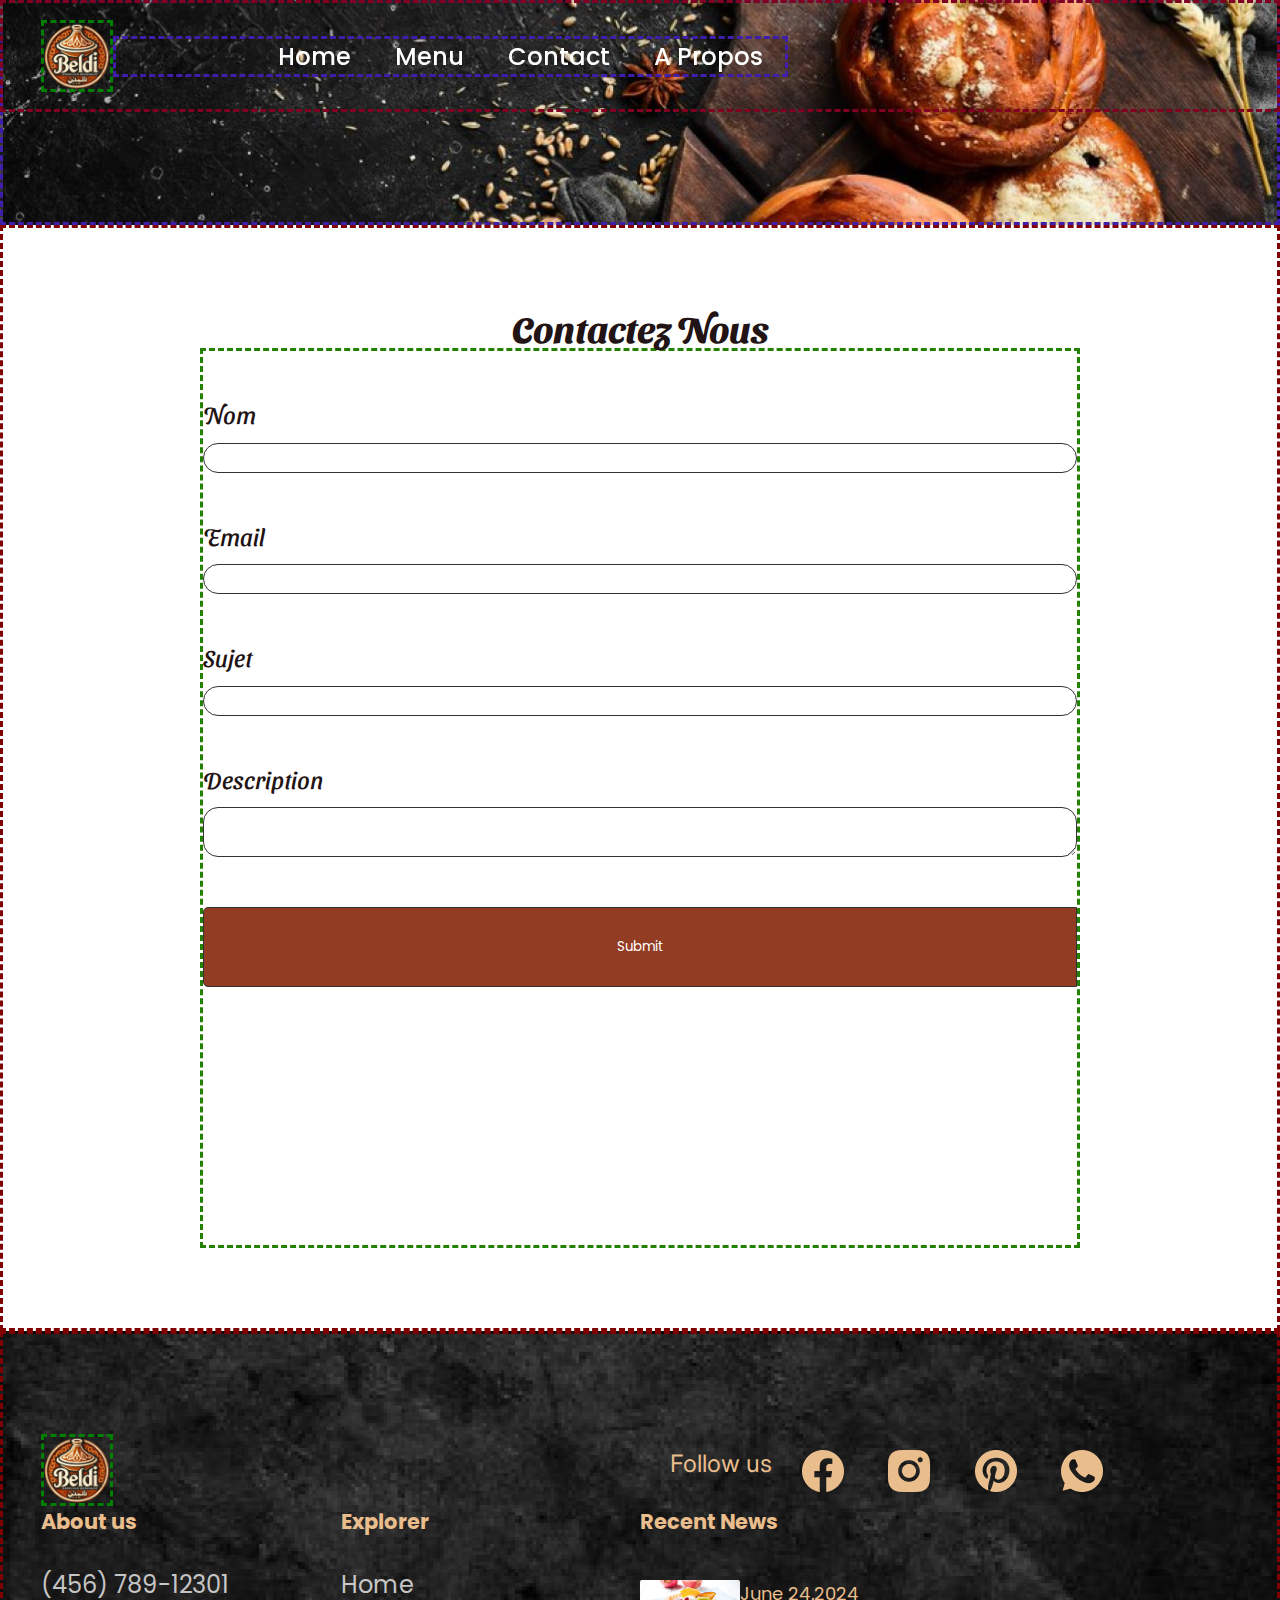
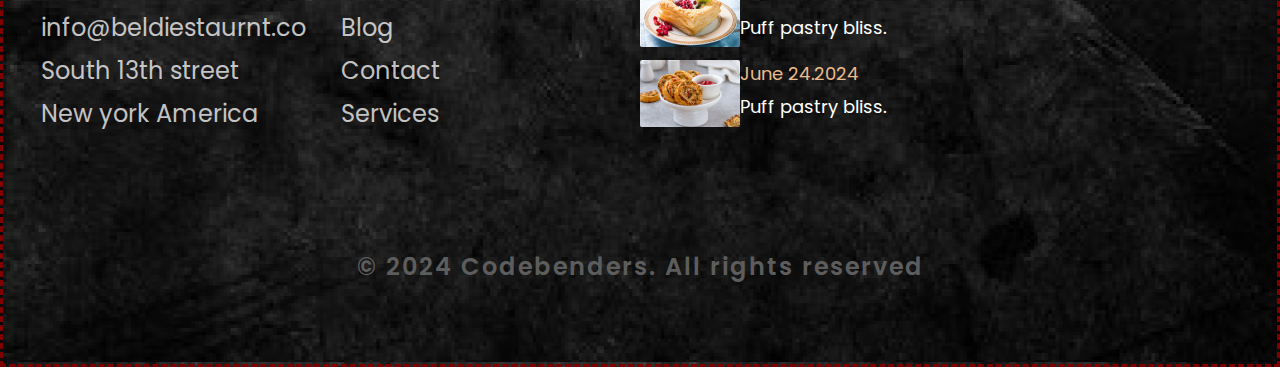
==== contact.html @ 22dd218c "contact fini" ====
<!DOCTYPE html>
<html>
  <head>
    <meta charset="utf-8" />
    <!-- SEO Ajout Meta description qui permet aux moteurs de recherche de comprendre de quoi parle al page , et egalement il peut inciter l user a acceder au site car la descripttion s affiche sous le titre -->
    <meta
      name="description"
      content="Voyages pas chers, offres irrésistibles !"
    />

    <meta name="viewport" content="width=device-width, initial-scale=1" />
    <title>beldi</title>
    <link rel="stylesheet" type="text/css" href="css/style.css" />

    <link
      rel="stylesheet"
      href="https://unpkg.com/boxicons@latest/css/boxicons.min.css"
    />

    <link rel="preconnect" href="https://fonts.googleapis.com" />
    <link rel="preconnect" href="https://fonts.gstatic.com" crossorigin />
    <link
      href="https://fonts.googleapis.com/css2?family=Paytone+One&family=Poppins:wght@100;200;300;400;500;600;700;800;900&display=swap"
      rel="stylesheet"
    />
    <link
      href="https://fonts.googleapis.com/css2?family=Sansita+Swashed:wght@400;500;600;700&display=swap"
      rel="stylesheet"
    />
    <link
      href="https://fonts.googleapis.com/css2?family=Inter:wght@100;200;300;400;500;600;700;800;900&display=swap"
      rel="stylesheet"
    />
  </head>
  <body>
    <!--header--->
    <header>
      <img class="logo" src="img/logo.png" alt="Logo" />
      <ul class="navbar">
        <li><a href="index.html" title="Return to the homepage">Home</a></li>
        <li><a href="menu.html" title="menu">Menu</a></li>
        <li><a href="contact.html" title="about us ">Contact</a></li>
        <li><a href="propos.html" title="contact us">A Propos</a></li>
      </ul>
    </header>
<!---  <img  classe="background-menu-small" src="img/background-menu.png" alt="">

--><section class="home2" id="home">
    <div class="home-text">
       
      </div>
    </section>

  <section >
  
        <div class="title">
          <h2>Contactez Nous</h2>
          <form class="formContact">
            <label  for="fname">Nom</label>
            <input type="text" id="fname" name="fname">
            <label for="lname">Email</label>
            <input type="text" id="lname" name="lname">
            <label for="lname">Sujet</label>
            <input type="text" id="lname" name="lname">
            <label for="lname">Description</label>
            <textarea  name="description"  ></textarea>		
            <input type="submit" value="Submit">
          </form>
           </div>
  
</section>
     



























    <!--footer--->
    <section id="sectionfooter">
      <div class="footer">
        <div class="footer1">
          <div class="footer1item">
            <img class="logo" src="img/logo.png" alt="Logo" />
          </div>
          <div class="footer1item">
			<a href="#" class="home-link">Follow us</a>
              <div class="social">
				<a href="#"><img class="iconS" src="img/s1.png" alt="Logo" /></a>
				<a href="#"><img class="iconS" src="img/s2.png" alt="Logo" /></a>
				<a href="#"><img class="iconS" src="img/s3.png" alt="Logo" /></a>
				<a href="#"><img class="iconS" src="img/s4.png" alt="Logo" /></a>
              </div>
           
          </div>
        </div>
        <div class="footer1">
          <div class="footer1item">
            <div class="footer1item">
                <div class="list">
					<h4>About us</h4>
					<ul>
					  <li><a href="#">(456) 789-12301</a></li>
					  <li><a href="#">info@beldiestaurnt.co</a></li>
					  <li><a href="#">South 13th street</a></li>
					  <li><a href="#">New york America</a></li>
					</ul>
				</div>
            </div>
            <div class="footer1item">
              <div class="list">
                <h4>Explorer</h4>
                <ul>
                  <li><a href="#">Home</a></li>
                  <li><a href="#">Blog</a></li>
                  <li><a href="#">Contact</a></li>
                  <li><a href="#">Services</a></li>
                </ul>
              </div>
            </div>
          </div>

		  <div class="row-items-start">

			<div class="list">
			  <h4>Recent News</h4>
			</div>

			<div class="footer1">

				<div class="footer2item">
					<img src="img/ft1.png" alt="">
				</div>
				<div class="footer1item">
					<p class="p-small-s-color">June 24.2024</p>
					<p class="p-small-B-color">Puff pastry bliss.</p>
				</div>
			</div>

			<div class="footer1">

				<div class="footer2item">
					<img src="img/ft2.png" alt="">
				</div>
				<div class="footer1item">
					<p class="p-small-s-color">June 24.2024</p>
					<p class="p-small-B-color">Puff pastry bliss.</p>
				</div>
			</div>

			
		</div>
        </div>
      </div>

      <div class="end-text">
        <p>© 2024 Codebenders. All rights reserved</p>
      </div>
    </section>

    <!--link to js--->
    <script type="text/javascript" src="js/script.js"></script>
  </body>
</html>
---- css/style.css ----
*{
	padding: 0;
	margin: 0;
	box-sizing: border-box;
	font-family: 'Poppins', sans-serif;
	text-decoration: none;
	list-style: none;
	scroll-behavior: smooth;
}
:root{
	--bg-color: #fff;
	--text-color: #221314;
	--second-color:#933C24;
	--thired-color:#E9BD8C ; 
	--fourthed-color : #5D5D5D ; 
	--main-color: #000000;
	--big-font: 6rem;
	--h2-font: 4rem;
	--h2-font-family : 'Sansita Swashed', cursive; 
	--font-family-second : 'Sansita Swashed', cursive; 
	--h2-font-color :var(--text-color);
	--p-font: 1.1rem;
}
body{
	background: var(--bg-color);
	color: var(--text-color);
}

header{
	position: fixed;
	top: 0;
	right: 0;
	width: 100%;
	z-index: 1000;
	display: flex;
	align-items: center;
   /* background-color: var(--main-color);*/
	/*padding: 30px 18%;*/ /**change */
	padding: 20px 10%;
	transition: ease .40s;
    border: medium dashed rgb(128, 0, 34);
}
.logo {
	height: 72px;
	width: 72px;
    border: medium dashed green;
}
.navbar{
	display: flex;
	padding-left: 140px;
    border: medium dashed rgb(63, 30, 172);
}
.navbar a{
	color: var(--bg-color);
	font-size: 24px;
	font-weight: 500;
	padding: 10px 22px;
	border-radius: 4px;
	transition: ease .40s;
}
.navbar a:hover{
	background-color:var(--thired-color);
	color: var(--text-color);
	box-shadow: 5px 10px 30px rgb(85 85 85 / 20%);
	border-radius: 4px;
}
#menu-icon{
	color: var(--bg-color);
	font-size: 35px;
	z-index: 10001;
	cursor: pointer;
	display: none;
}


/* s > second-color */
.p-small-s-color{
	color:var(--thired-color); 
	font-size: 18px;
}
/* s > second-color */
.p-small-B-color{
	color:var(--bg-color); 
	font-size: 18px;
}
.text-basic{
	font-size: 24px;
}

/*******************************************/
section{
	padding: 80px 10%;
    border: medium dashed rgb(128, 0, 2);
}
.home{
	position: relative;
	width: 100%;
	height: 100vh;
	background: url(../img/background.png);
	background-size: cover;
	background-position: center;
	display: grid;
	grid-template-columns: repeat(1, 1fr);
	align-items: center;
	border: medium dashed rgb(63, 30, 172);
}
.home2{
	position: relative;
	width: 100%;
	height: 25vh;
	background: url(../img/background.png);
	background-size: cover;
	background-position: center;
	display: grid;
	grid-template-columns: repeat(1, 1fr);
	align-items: center;
	border: medium dashed rgb(63, 30, 172);
}

.home-text h1{
	font-size: 74px;
	line-height: 1.2;
	color: var(--bg-color);
	font-family: 'Sansita Swashed', cursive;
    font-weight: 400; /* Regular *//**/
	letter-spacing: 4px;
	margin-bottom: 100px;
}

.home-text p{
	font-size: 24px;
	line-height: 1.2;
	color:var(--thired-color);
	font-weight: 600;  /* Semi Bold */
	font-family: 'Inter', sans-serif;/**/
	letter-spacing: 4px;
	margin-bottom: 10px;
}
.home-btn{
	display: inline-block;
	background:var(--second-color);
	color: var(--bg-color);
	font-family: 'Inter', sans-serif;/**/
	border-radius: 4px;
	padding: 10px 10px;
	font-size: 1rem;
	transition: ease .40s;
}
.home-text .home-btn {
	padding: 15px 30px;
	font-size: 24px;
	font-weight: 600;  /* Semi Bold */
     }

.home-btn:hover{
	background: var(--bg-color);
	transform: scale(1.1);
}


.home-link
{	display: inline-block;
	font-size: 24px;
	padding: 15px 30px;
	color:var(--thired-color);
	font-family: 'Inter', sans-serif;/**/
	border-radius: 4px;
	transition: ease .40s;}




header.sticky{
	background: var(--bg-color);
	/*padding: 10px 18%;*/
	box-shadow: rgba(33,35,38, 0.1) 0px 10px 10px -10px;
}
.sticky .logo{
	color: var(--text-color);
}
.sticky .navbar a{
	color: var(--text-color);
} 

.background-menu-small{
	width: 100%;
	background-size: cover;
}

.row-items{
	display: grid;
	grid-template-columns: repeat(auto-fit, minmax(250px, auto));
	grid-gap: 2rem;
	align-items: center;
	text-align: center;
	justify-content: space-around;
	margin-top: 5rem;
	border: medium dashed rgb(128, 0, 2);
}

.row-items-start{
	display: grid;
	grid-template-columns: repeat(auto-fit, minmax(250px, auto));
	align-items: start;
	text-align:start;
	justify-content: start;


}

/*************************************************    contenu menu  ***********************/




.container-box {
	height:410px ;
	width: 360px;
    background: url(../img/bgproduct.png);
    background-repeat: no-repeat; 
    background-size: cover; 
    border: 1px solid #f0eded;
    padding: 50px 10px;
    border-radius: 4px;
    transition: all 1s ease 0s;
    cursor: pointer;
}


.container-img img{
	height: 226px;
	width: 223px;
	padding: 15px;
	margin-bottom: 15px;
	cursor: pointer;
}


.flex-container {
    display: flex;
    flex-wrap: wrap;
	flex-direction: row;
    justify-content: space-between;
    align-content: space-between;  
	border: medium dashed rgb(128, 0, 2);
}

.flex-item {
    display: flex;
	color: #fff;
	font-size: 24;
	font-weight: 600;
	border: medium dashed rgb(36, 128, 0);
}



/***************************   nav bar 2   menu */

.second-navbar{
	display: flex;
	width: 100%;
    border: medium dashed rgb(63, 30, 172);
	justify-content: space-around;
	padding: 10px 10%;
}
.second-navbar a{
	color: var(--fourthed-color) ;
	font-size: 24px;
	font-weight: 500;
	/*padding: 10px 22px;*/

	transition: ease .40s;
}
.second-navbar a:hover{
	color: var(--text-color);
	box-shadow: 5px 10px 30px rgb(85 85 85 / 20%);
	border-radius: 4px;
}

.second-navbar ul li:first-child::after {
    content: " ";
    width: 60px;
    height: 5px;
    background-color: #933C24;
    display: block;
	justify-content: center;

}


.package-content{

	display: grid;
	grid-template-columns: repeat(auto-fit, minmax(200px, auto));
	grid-gap: 2rem;
	align-items: center;
	margin-top: 5rem;
	
}


.container-box p {
	font-size: 15px;
	color: var(--second-color);
	line-height: 2;
}
.container-box:hover{
	box-shadow: 5px 30px 56.1276px rgb(55 55 55 / 12%);
	border: 1px solid transparent;
	transform: translateY(-3px);
}
.center{
	text-align: center;
}
.title{
	text-align: center;
	line-height: 1.2;
	font-size: var(--h2-font);
	font-family: var(--h2-font-family);
	line-height: 1.1;
	color: var(--h2-font-color);
}
.title h2{

	font-size: var(--h2-font);
	font-family: var(--h2-font-family);
	line-height: 1.1;

}



.thum{
	position: relative;
	transition: all .3s cubic-bezier(.445,.05,.55,.95);
	will-change: filter;
	cursor: pointer;
}
.thum img{
	width: 100%;
	height: auto;
}
.thum h3{
	position: absolute;
	font-size: 30px;
	font-weight: 600;
	text-align: right;
	color: var(--bg-color);
	top: 36px;
	right: 40px;
}
.dest-content{
	display: flex;
	align-items: center;
	justify-content: space-around;
	padding-top: 24px;
}


.location p{
	font-size: 32px;
	font-weight: 600;
	margin-bottom: 8px;
}
.thum:hover{
	filter: brightness(100%) hue-rotate(45deg);
	transform: scale(1.04);
}

.destination-content{
	display: grid;
	grid-template-columns: repeat(auto-fit, minmax(340px, auto));
	grid-gap: 2rem;
	align-items: center;
	margin-top: 5rem;
}
.col-content, .blog-content{
	position: relative;
}
.col-content img, .blog-content img{
	width: 100%;
	height: 500px;
	object-fit: cover;
	border-radius: 15px;
	filter: brightness(80%);
	transition: all .3s cubic-bezier(.495,.05,.55,.95);
	will-change: filter;
}
.col-content h5{
	position: absolute;
	font-size: 22px;
	font-weight: 500;
	color: var(--bg-color);
	left: 15px;
	bottom: 60px;
}
.blog-content h5{
	position: absolute;
	font-size: 22px;
	font-weight: 500;
	color: var(--bg-color);
	left: 15px;
	bottom: 100px;
}

.col-content p, .blog-content p{
	position: absolute;
	font-size: 15px;
	color: var(--bg-color);
	left: 15px;
	bottom: 30px;
	letter-spacing: 2px;
}
.col-content img:hover{
	filter: brightness(100%) hue-rotate(45deg);
	transform: scale(1.04);
	cursor: pointer;
}
.blog-content img:hover{
	-webkit-filter: brightness(30%);
    -webkit-transition: all 1s ease;
    -moz-transition: all 1s ease;
    -o-transition: all 1s ease;
    -ms-transition: all 1s ease;
    transition: all 1s ease;
	cursor: pointer;
}
/********************************************************************/
.newsletter{
	display: flex;
	flex-wrap: wrap;
	align-items: center;
	justify-content: space-between;
	grid-gap: 3rem;
}
.news-text h2{
	font-size: var(--h2-font);
	margin-bottom: 5px;
}
.news-text p{
	font-size: var(--p-font);
	color: var(--second-color);
	line-height: 30px;
}
.newsletter form{
	max-width: 100%;
	width: 450px;
	position: relative;
}
.newsletter form input:first-child{
	display: inline-block;
	width: 100%;
	padding: 20px 150px 20px 30px;
	box-shadow: 5px 10px 30px rgb(85 85 85 / 20%);
	outline: none;
	border: none;
	border-radius: 15px;
}
.newsletter form input:last-child{
	display: inline-block;
	position: absolute;
	outline: none;
	border: none;
	padding: 14px 30px;
	border-radius: 15px;
	background: var(--main-color);
	color: var(--bg-color);
	top: 6px;
	right: 6px;
	cursor: pointer;
}

#sectionfooter{
	background: url(../img/footer.png);
}

/*********************** footer *****************/
.main{
	display: flex;
	flex-wrap: wrap;

}

.footer{
	padding: 20px 0;
	
	
}
.footer1{
	display: flex;
	flex-wrap: wrap;
	justify-content: start;

}
.footer1item{
	display: flex;
	width: 50%;
	flex-wrap: wrap;

	
}
.footer2item{
	display: flex;
	flex-wrap: wrap;

	
}
.list{
	width: 100%;

}
.list h4{
	font-size: 21px;
	color: var(--thired-color);
	margin-bottom: 30px;
	position: relative;
}

.list ul li:not(last-child) {
	margin-bottom: 8px;
}
.list ul li a{
	color: #fffdfdbf;
	font-size: var(--p-font);
	display: block;
	transition: .3s;
	font-size: 24px;
	font-weight: 400; 

}
.list ul li a:hover{
	color: var(--bg-color);
	transform: translateX(14px);
}
.social {
	display: flex;
	width: 50%;
	justify-content: space-between;
	align-items: center;
}
.social a{
	height: 40px;
	width: 40px;
	border-radius: 15px;
	transition: .3s;
	
}
.list .social a:hover{
	transform: scale(1.1);
}
.end-text{
	text-align: center;
	padding-top: 90px;
}
.end-text p{
	color: var(--fourthed-color) ;
	font-size: 24px;
	font-weight: 600;
	letter-spacing: 2px;
}

@media (max-width: 1400px){
	header{
		padding: 17px 3%;
		transition: .2s;
	}
	header.sticky{
		padding: 10px 3%;
		transition: .2s;
	}
	section{
		padding: 80px 3%;
		transition: .2s;
	}
	:root{
	  --big-font: 4.5rem;
	  --h2-font: 2.3rem;
	  --p-font: 1rem;
	  transition: .2s;
	}
}

@media (max-width: 1040px){
	#menu-icon{
		display: block;
	}
	.stick #menu-icon{
		color: var(--text-color);
	}
	.home{
		height: 88vh;
	}
	.navbar{
		position: absolute;
		top: 0;
		right: -100%;
		width: 270px;
		height: 120vh;
		background: #1067cc;
		display: flex;
		flex-direction: column;
		align-items: center;
		padding: 150px 30px;
		transition: 0.5s all;
	}
	.navbar a{
		display: block;
		margin: 1.2rem 0;
	}
	.sticky .navbar a{
		color: var(--bg-color);
	}
	.navbar a:hover{
		color: var(--text-color);
	}
	.open{
		right: 0;
	}
	.list{
		width: 50%;
		margin-bottom: 12px;
	}
}

@media (max-width: 575px){
	.list{
		width: 100%;
	}
	.newsletter form{
		width: 350px;
	}
	:root{
	  --big-font: 3.8rem;
	  --h2-font: 1.8rem;
	  transition: .2s;
	}
	.text{
		text-align: center;
		
	}
	.home{
		height: 85vh;
		transition: .2s;
	}
}
/************************************************************   Modification ***********************************/



/*  formulaire */ 
.formContact {
    display: flex; 
    flex-direction: column; 
    align-items: stretch; 
    justify-content: start; 
    height: 100vh; 
	width: 880px;
	border: medium dashed rgb(36, 128, 0);
	margin :  0 auto ; 
	
}


.formContact  input , textarea{
	display: inline-block;
	width: 100%;
	padding: 4px  4px ;
	border: 1px solid #333;
	border-radius: 15px;
}



.formContact  label{
   font-family:var(--font-family-second);
   font-size: 24px;
   text-align: start;
   margin-top: 50px;
   margin-bottom:15px ;
}


.formContact  input:last-child{
	height: 80px;
	margin-top: 50px;
	border-radius: 5px 0px 0px 5px;
	background: var(--second-color);
	color: var(--bg-color);
	cursor: pointer;
	font-size: "inter";
	font-weight: 400;
}



/************************************** article *****************************/
.checklist li {
    color:var(--second-color); 
    margin-bottom: 10px;
}


.separator {
    width: 5cm; 
    height: 6px; 
    background-color: var(--second-color); 
    border: none;
	margin: 20px auto;
	
}

.package {
    margin-top: 40px; 
}


.star-rating {
    /*display: inline-block;*/
    margin-top: 10px;
}

.star {
    font-size: 30px;
    color: lightgray; 
}

.star.filled {
    color: gold; 
}
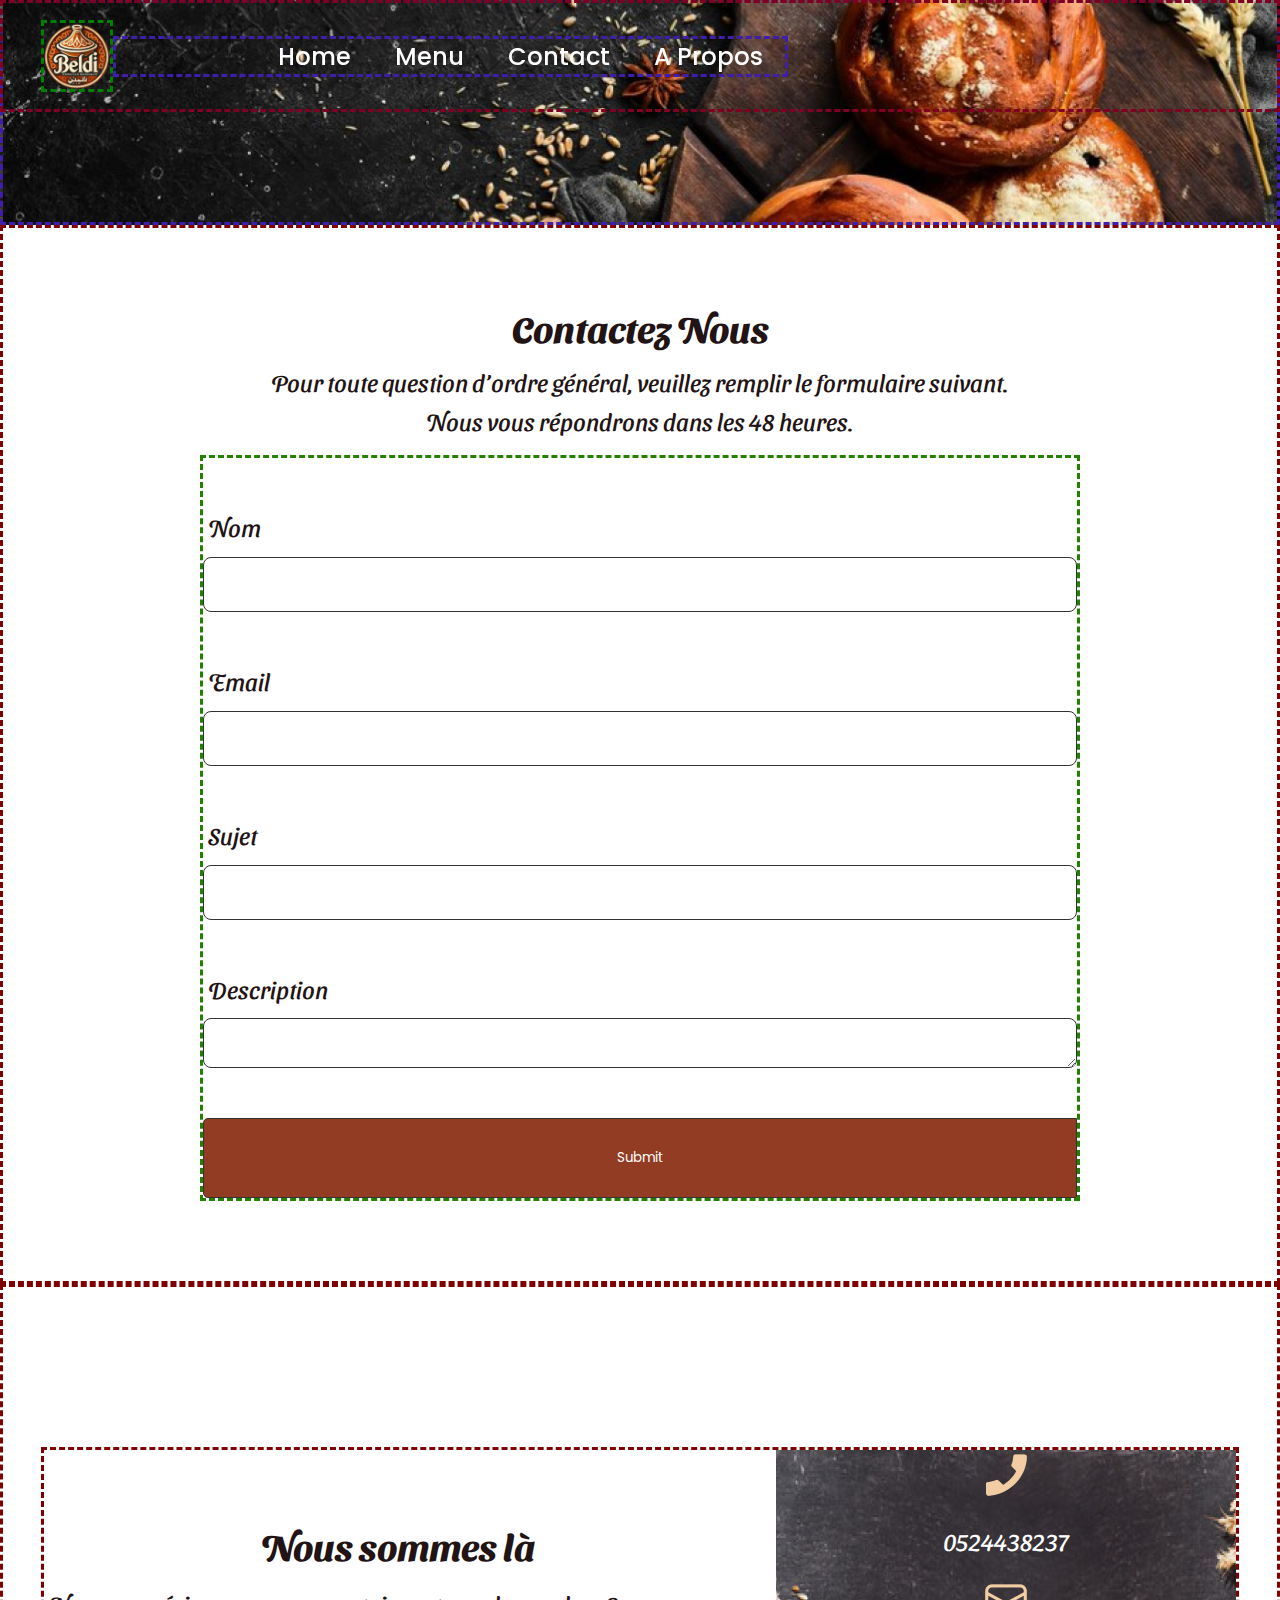
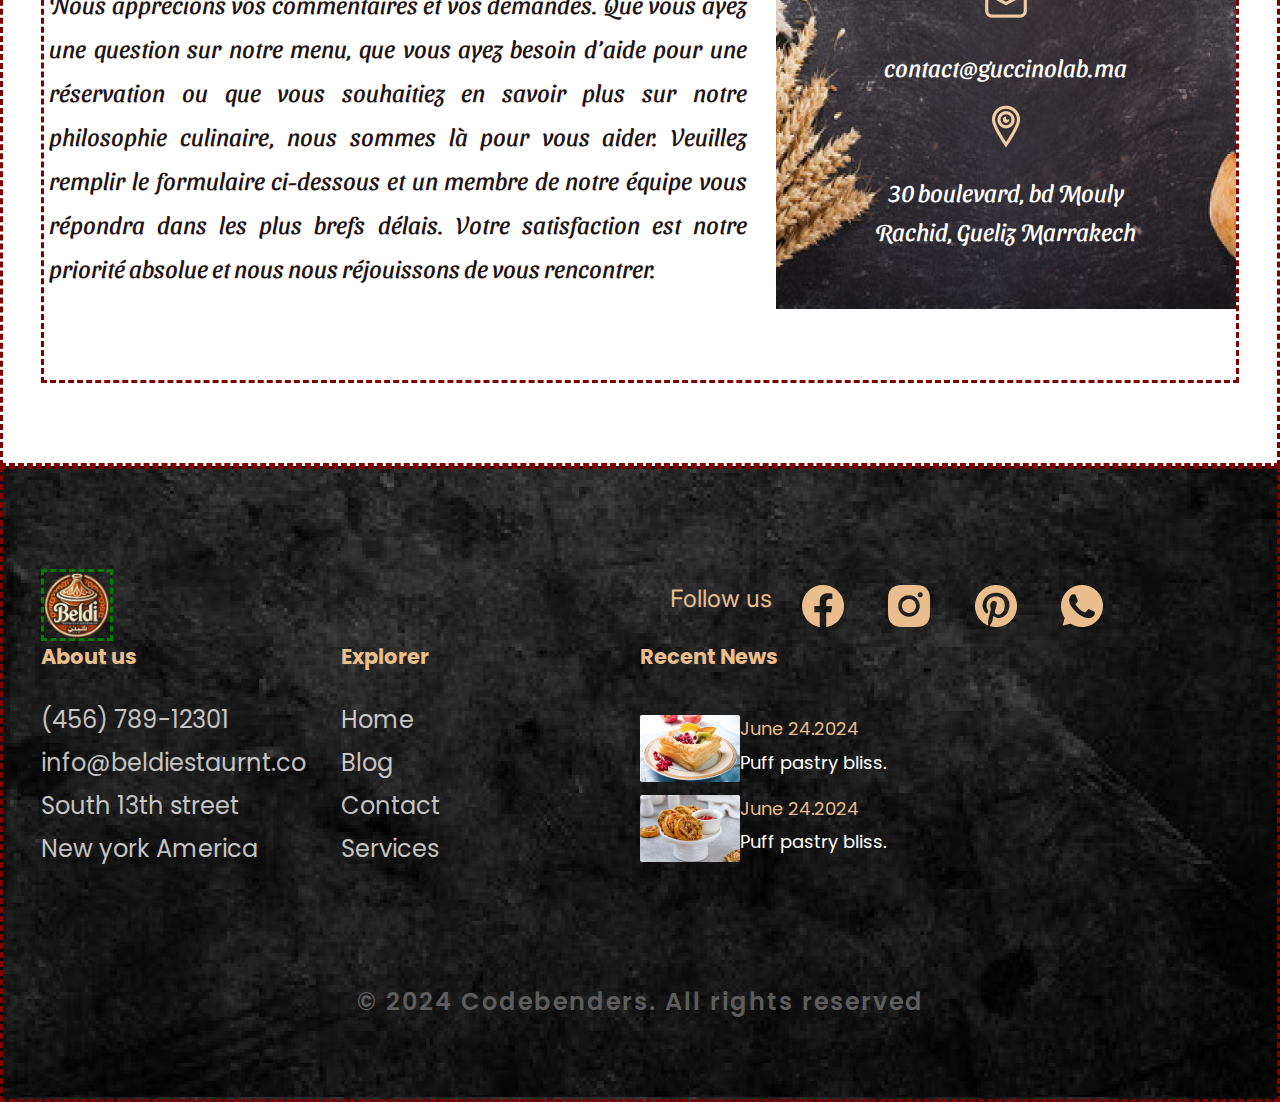
==== commit 5199f339: "propos menu fini" ====
--- a/contact.html
+++ b/contact.html
@@ -43,59 +43,65 @@
         <li><a href="propos.html" title="contact us">A Propos</a></li>
       </ul>
     </header>
-<!---  <img  classe="background-menu-small" src="img/background-menu.png" alt="">
+    <!---  <img  classe="background-menu-small" src="img/background-menu.png" alt="">
 
---><section class="home2" id="home">
-    <div class="home-text">
+-->
+    <section class="home2" id="home">
+      <div class="home-text"></div>
+    </section>
+
+    <section>
+      <div class="title">
+        <h2>Contactez Nous</h2>
+        <p class="text-basic-center">
+          Pour toute question d’ordre général, veuillez remplir le formulaire
+          suivant.
+          <br />
+          Nous vous répondrons dans les 48 heures.
+        </p>
+        <form class="formContact">
+          <label for="fname">Nom</label>
+          <input type="text" id="fname" name="fname" />
+          <label for="lname">Email</label>
+          <input type="text" id="lname" name="lname" />
+          <label for="lname">Sujet</label>
+          <input type="text" id="lname" name="lname" />
+          <label for="lname">Description</label>
+          <textarea name="description"></textarea>
+          <input type="submit" value="Submit" />
+        </form>
+      </div>
+    </section>
+    <section>
+      <div class="row-items">
+      
+          <div class="title">
+            <h2>Nous sommes là</h2>
+            <p class="text-basic-justify">
+              Nous apprécions vos commentaires et vos demandes. Que vous ayez
+              une question sur notre menu, que vous ayez besoin d’aide pour une
+              réservation ou que vous souhaitiez en savoir plus sur notre
+              philosophie culinaire, nous sommes là pour vous aider. Veuillez
+              remplir le formulaire ci-dessous et un membre de notre équipe vous
+              répondra dans les plus brefs délais. Votre satisfaction est notre
+              priorité absolue et nous nous réjouissons de vous rencontrer.
+            </p>
+          </div>
+
+          <div class="container-img-bkg">
+                 <img src="img/Phone.png" alt="">
+                 <p class="text-basic-center">0524438237</p>
+                 <img src="img/Envelope.png" alt="">
+                 <p  class="text-basic-center">contact@guccinolab.ma</p>
+                 <img src="img/Visit.png" alt="">
+                 <p  class="text-basic-center">30 boulevard, bd Mouly
+                  <br>Rachid, Gueliz Marrakech
+                 </p>
+
+          </div>
        
       </div>
     </section>
-
-  <section >
-  
-        <div class="title">
-          <h2>Contactez Nous</h2>
-          <form class="formContact">
-            <label  for="fname">Nom</label>
-            <input type="text" id="fname" name="fname">
-            <label for="lname">Email</label>
-            <input type="text" id="lname" name="lname">
-            <label for="lname">Sujet</label>
-            <input type="text" id="lname" name="lname">
-            <label for="lname">Description</label>
-            <textarea  name="description"  ></textarea>		
-            <input type="submit" value="Submit">
-          </form>
-           </div>
-  
-</section>
-     
-
-
-
-
-
-
-
-
-
-
-
-
-
-
-
-
-
-
-
-
-
-
-
-
-
-
 
     <!--footer--->
     <section id="sectionfooter">
@@ -105,28 +111,27 @@
             <img class="logo" src="img/logo.png" alt="Logo" />
           </div>
           <div class="footer1item">
-			<a href="#" class="home-link">Follow us</a>
-              <div class="social">
-				<a href="#"><img class="iconS" src="img/s1.png" alt="Logo" /></a>
-				<a href="#"><img class="iconS" src="img/s2.png" alt="Logo" /></a>
-				<a href="#"><img class="iconS" src="img/s3.png" alt="Logo" /></a>
-				<a href="#"><img class="iconS" src="img/s4.png" alt="Logo" /></a>
-              </div>
-           
+            <a href="#" class="home-link">Follow us</a>
+            <div class="social">
+              <a href="#"><img class="iconS" src="img/s1.png" alt="Logo" /></a>
+              <a href="#"><img class="iconS" src="img/s2.png" alt="Logo" /></a>
+              <a href="#"><img class="iconS" src="img/s3.png" alt="Logo" /></a>
+              <a href="#"><img class="iconS" src="img/s4.png" alt="Logo" /></a>
+            </div>
           </div>
         </div>
         <div class="footer1">
           <div class="footer1item">
             <div class="footer1item">
-                <div class="list">
-					<h4>About us</h4>
-					<ul>
-					  <li><a href="#">(456) 789-12301</a></li>
-					  <li><a href="#">info@beldiestaurnt.co</a></li>
-					  <li><a href="#">South 13th street</a></li>
-					  <li><a href="#">New york America</a></li>
-					</ul>
-				</div>
+              <div class="list">
+                <h4>About us</h4>
+                <ul>
+                  <li><a href="#">(456) 789-12301</a></li>
+                  <li><a href="#">info@beldiestaurnt.co</a></li>
+                  <li><a href="#">South 13th street</a></li>
+                  <li><a href="#">New york America</a></li>
+                </ul>
+              </div>
             </div>
             <div class="footer1item">
               <div class="list">
@@ -141,36 +146,31 @@
             </div>
           </div>
 
-		  <div class="row-items-start">
+          <div class="row-items-start">
+            <div class="list">
+              <h4>Recent News</h4>
+            </div>
 
-			<div class="list">
-			  <h4>Recent News</h4>
-			</div>
+            <div class="footer1">
+              <div class="footer2item">
+                <img src="img/ft1.png" alt="" />
+              </div>
+              <div class="footer1item">
+                <p class="p-small-s-color">June 24.2024</p>
+                <p class="p-small-B-color">Puff pastry bliss.</p>
+              </div>
+            </div>
 
-			<div class="footer1">
-
-				<div class="footer2item">
-					<img src="img/ft1.png" alt="">
-				</div>
-				<div class="footer1item">
-					<p class="p-small-s-color">June 24.2024</p>
-					<p class="p-small-B-color">Puff pastry bliss.</p>
-				</div>
-			</div>
-
-			<div class="footer1">
-
-				<div class="footer2item">
-					<img src="img/ft2.png" alt="">
-				</div>
-				<div class="footer1item">
-					<p class="p-small-s-color">June 24.2024</p>
-					<p class="p-small-B-color">Puff pastry bliss.</p>
-				</div>
-			</div>
-
-			
-		</div>
+            <div class="footer1">
+              <div class="footer2item">
+                <img src="img/ft2.png" alt="" />
+              </div>
+              <div class="footer1item">
+                <p class="p-small-s-color">June 24.2024</p>
+                <p class="p-small-B-color">Puff pastry bliss.</p>
+              </div>
+            </div>
+          </div>
         </div>
       </div>
 
--- a/css/style.css
+++ b/css/style.css
@@ -34,8 +34,6 @@
 	z-index: 1000;
 	display: flex;
 	align-items: center;
-   /* background-color: var(--main-color);*/
-	/*padding: 30px 18%;*/ /**change */
 	padding: 20px 10%;
 	transition: ease .40s;
     border: medium dashed rgb(128, 0, 34);
@@ -83,8 +81,24 @@
 	color:var(--bg-color); 
 	font-size: 18px;
 }
-.text-basic{
-	font-size: 24px;
+.text-basic-center{
+	font-family:var(--font-family-second);
+	font-size: 24px;
+	text-align: center;
+	margin-top: 10px;
+	margin-bottom:10px ;
+	padding: 5px;
+	line-height: 1.6;
+}
+.text-basic-justify{
+	font-family:var(--font-family-second);
+	font-size: 24px;
+	margin-top: 10px;
+	margin-bottom:10px ;
+	padding: 5px 5px;
+	line-height: 44px;
+    text-align: justify;
+	font-weight: normal;
 }
 
 /*******************************************/
@@ -187,16 +201,63 @@
 	background-size: cover;
 }
 
+
+
+h1{
+	font-size: 74px;
+	line-height: 1.2;
+	font-family: 'Sansita Swashed', cursive;
+    font-weight: 400; /* Regular *//**/
+	letter-spacing: 4px;
+	margin-bottom: 100px;
+
+
+}
+
+
+h2 {
+	text-align: center;
+	line-height: 1.2;
+	font-size: var(--h2-font);
+	font-family: var(--h2-font-family);
+	color: var(--h2-font-color);
+}
+
+
+
+
+
 .row-items{
 	display: grid;
 	grid-template-columns: repeat(auto-fit, minmax(250px, auto));
-	grid-gap: 2rem;
+	grid-gap: 1.5rem;
 	align-items: center;
 	text-align: center;
-	justify-content: space-around;
+	justify-content: center;
 	margin-top: 5rem;
 	border: medium dashed rgb(128, 0, 2);
-}
+	
+}
+
+.photo-grid {
+    display: grid;
+    grid-template-columns: repeat(3, 1fr); /* 3 colonnes fixes */
+    grid-gap: 10px; /* Espace entre les images */
+	
+	
+  
+}
+
+.photo-grid img {
+    width: 100; /* Les images prennent toute la largeur de leur cellule */
+    height: auto; /* Conserve les proportions des images */
+    object-fit: cover; /* Assure que l'image remplit bien sa cellule sans être déformée */
+	position: relative; /* Position relative pour permettre le déplacement avec margin */
+    margin-top: -10px;
+	border: medium dashed rgb(128, 0, 2);
+}
+
+
 
 .row-items-start{
 	display: grid;
@@ -209,6 +270,28 @@
 }
 
 /*************************************************    contenu menu  ***********************/
+.container {
+	display: flex;
+	align-items: start;          /* Centre verticalement */
+	justify-content: space-between; /* Laisse de l'espace entre le texte et l'image */
+	padding: 20px;
+	gap: 20px;                    /* Espace entre le texte et l'image */
+	border: medium dashed rgb(30, 0, 128);
+ 
+}
+
+.container img {
+	width: 50%;                   /* L'image occupe 50% de la largeur */
+	height: 700px;                 /* L'image occupe 90% de la hauteur de l'écran */
+	object-fit: contain;             /* Assure que l'image remplit bien son espace sans être déformée */
+}
+.container .text {
+	width: 50%;                   /* Le texte occupe 50% de la largeur */
+	padding: 0 20px;
+	text-align: center;             /* Aligne le texte à gauche */
+}
+
+
 
 
 
@@ -226,17 +309,28 @@
     cursor: pointer;
 }
 
-
 .container-img img{
-	height: 226px;
+	/*height: 226px;
 	width: 223px;
 	padding: 15px;
-	margin-bottom: 15px;
+	margin-bottom: 15px;*/
 	cursor: pointer;
 }
 
 
-.flex-container {
+
+.container-img-bkg{
+	display: block;
+	justify-content: center;
+	align-items: center ;
+	background: url(../img/board.png);
+	height: 530px;
+	width: 460px;
+	color : var(--bg-color)
+
+}
+
+.flex-container-row {
     display: flex;
     flex-wrap: wrap;
 	flex-direction: row;
@@ -292,7 +386,7 @@
 .package-content{
 
 	display: grid;
-	grid-template-columns: repeat(auto-fit, minmax(200px, auto));
+	grid-template-columns: repeat(3, 1fr);
 	grid-gap: 2rem;
 	align-items: center;
 	margin-top: 5rem;
@@ -318,7 +412,6 @@
 	line-height: 1.2;
 	font-size: var(--h2-font);
 	font-family: var(--h2-font-family);
-	line-height: 1.1;
 	color: var(--h2-font-color);
 }
 .title h2{
@@ -375,101 +468,16 @@
 	align-items: center;
 	margin-top: 5rem;
 }
-.col-content, .blog-content{
-	position: relative;
-}
-.col-content img, .blog-content img{
-	width: 100%;
-	height: 500px;
-	object-fit: cover;
-	border-radius: 15px;
-	filter: brightness(80%);
-	transition: all .3s cubic-bezier(.495,.05,.55,.95);
-	will-change: filter;
-}
-.col-content h5{
-	position: absolute;
-	font-size: 22px;
-	font-weight: 500;
-	color: var(--bg-color);
-	left: 15px;
-	bottom: 60px;
-}
-.blog-content h5{
-	position: absolute;
-	font-size: 22px;
-	font-weight: 500;
-	color: var(--bg-color);
-	left: 15px;
-	bottom: 100px;
-}
-
-.col-content p, .blog-content p{
-	position: absolute;
-	font-size: 15px;
-	color: var(--bg-color);
-	left: 15px;
-	bottom: 30px;
-	letter-spacing: 2px;
-}
+
+
+
+
 .col-content img:hover{
 	filter: brightness(100%) hue-rotate(45deg);
 	transform: scale(1.04);
 	cursor: pointer;
 }
-.blog-content img:hover{
-	-webkit-filter: brightness(30%);
-    -webkit-transition: all 1s ease;
-    -moz-transition: all 1s ease;
-    -o-transition: all 1s ease;
-    -ms-transition: all 1s ease;
-    transition: all 1s ease;
-	cursor: pointer;
-}
-/********************************************************************/
-.newsletter{
-	display: flex;
-	flex-wrap: wrap;
-	align-items: center;
-	justify-content: space-between;
-	grid-gap: 3rem;
-}
-.news-text h2{
-	font-size: var(--h2-font);
-	margin-bottom: 5px;
-}
-.news-text p{
-	font-size: var(--p-font);
-	color: var(--second-color);
-	line-height: 30px;
-}
-.newsletter form{
-	max-width: 100%;
-	width: 450px;
-	position: relative;
-}
-.newsletter form input:first-child{
-	display: inline-block;
-	width: 100%;
-	padding: 20px 150px 20px 30px;
-	box-shadow: 5px 10px 30px rgb(85 85 85 / 20%);
-	outline: none;
-	border: none;
-	border-radius: 15px;
-}
-.newsletter form input:last-child{
-	display: inline-block;
-	position: absolute;
-	outline: none;
-	border: none;
-	padding: 14px 30px;
-	border-radius: 15px;
-	background: var(--main-color);
-	color: var(--bg-color);
-	top: 6px;
-	right: 6px;
-	cursor: pointer;
-}
+
 
 #sectionfooter{
 	background: url(../img/footer.png);
@@ -654,7 +662,6 @@
     flex-direction: column; 
     align-items: stretch; 
     justify-content: start; 
-    height: 100vh; 
 	width: 880px;
 	border: medium dashed rgb(36, 128, 0);
 	margin :  0 auto ; 
@@ -662,14 +669,20 @@
 }
 
 
-.formContact  input , textarea{
+.formContact  input {
+	display: inline-block;
+	width: 100%;
+	height: 55px;
+	border: 1px solid #333;
+	border-radius: 8px;
+}
+.formContact   textarea{
 	display: inline-block;
 	width: 100%;
 	padding: 4px  4px ;
 	border: 1px solid #333;
-	border-radius: 15px;
-}
-
+	border-radius: 8px;
+}
 
 
 .formContact  label{
@@ -677,7 +690,8 @@
    font-size: 24px;
    text-align: start;
    margin-top: 50px;
-   margin-bottom:15px ;
+   margin-bottom:10px ;
+   padding: 5px;
 }
 
 
@@ -714,17 +728,42 @@
     margin-top: 40px; 
 }
 
-
-.star-rating {
-    /*display: inline-block;*/
-    margin-top: 10px;
-}
-
-.star {
-    font-size: 30px;
-    color: lightgray; 
-}
-
-.star.filled {
-    color: gold; 
+.promo {
+    width: 100%; /* Prend toute la largeur de la page */
+    height: 440px; /* Hauteur fixe */
+    background: url(../img/promo.png) no-repeat center center; /* Image centrée, sans répétition */
+    background-size: cover; /* L'image couvre toute la div, sans déformation */
+    border: #000000;
+    border-style: dashed;
+	text-align: center;
+	margin: 0 auto;
+}
+.promo h4{
+	font-family:var(--font-family-second);
+	font-size: 48px;
+	text-align: center;
+	margin-top: 10px;
+	margin-bottom:10px ;
+	padding: 5px;
+	line-height: 1.6;
+	color:var(--second-color)
+}
+.promo p{
+	font-family:"inter" ; 
+	font-size: 24px;
+	text-align: center;
+	margin-top: 10px;
+	margin-bottom:10px ;
+	padding: 5px;
+	line-height: 1.6;
+	color:var(--fourthed-color)
+}
+.promo a{
+	margin-top: 30px;
+	border-radius: 5px 0px 0px 5px;
+	background: var(--second-color);
+	color: var(--bg-color);
+	cursor: pointer;
+	font-size: "inter";
+	font-weight: 400;
 }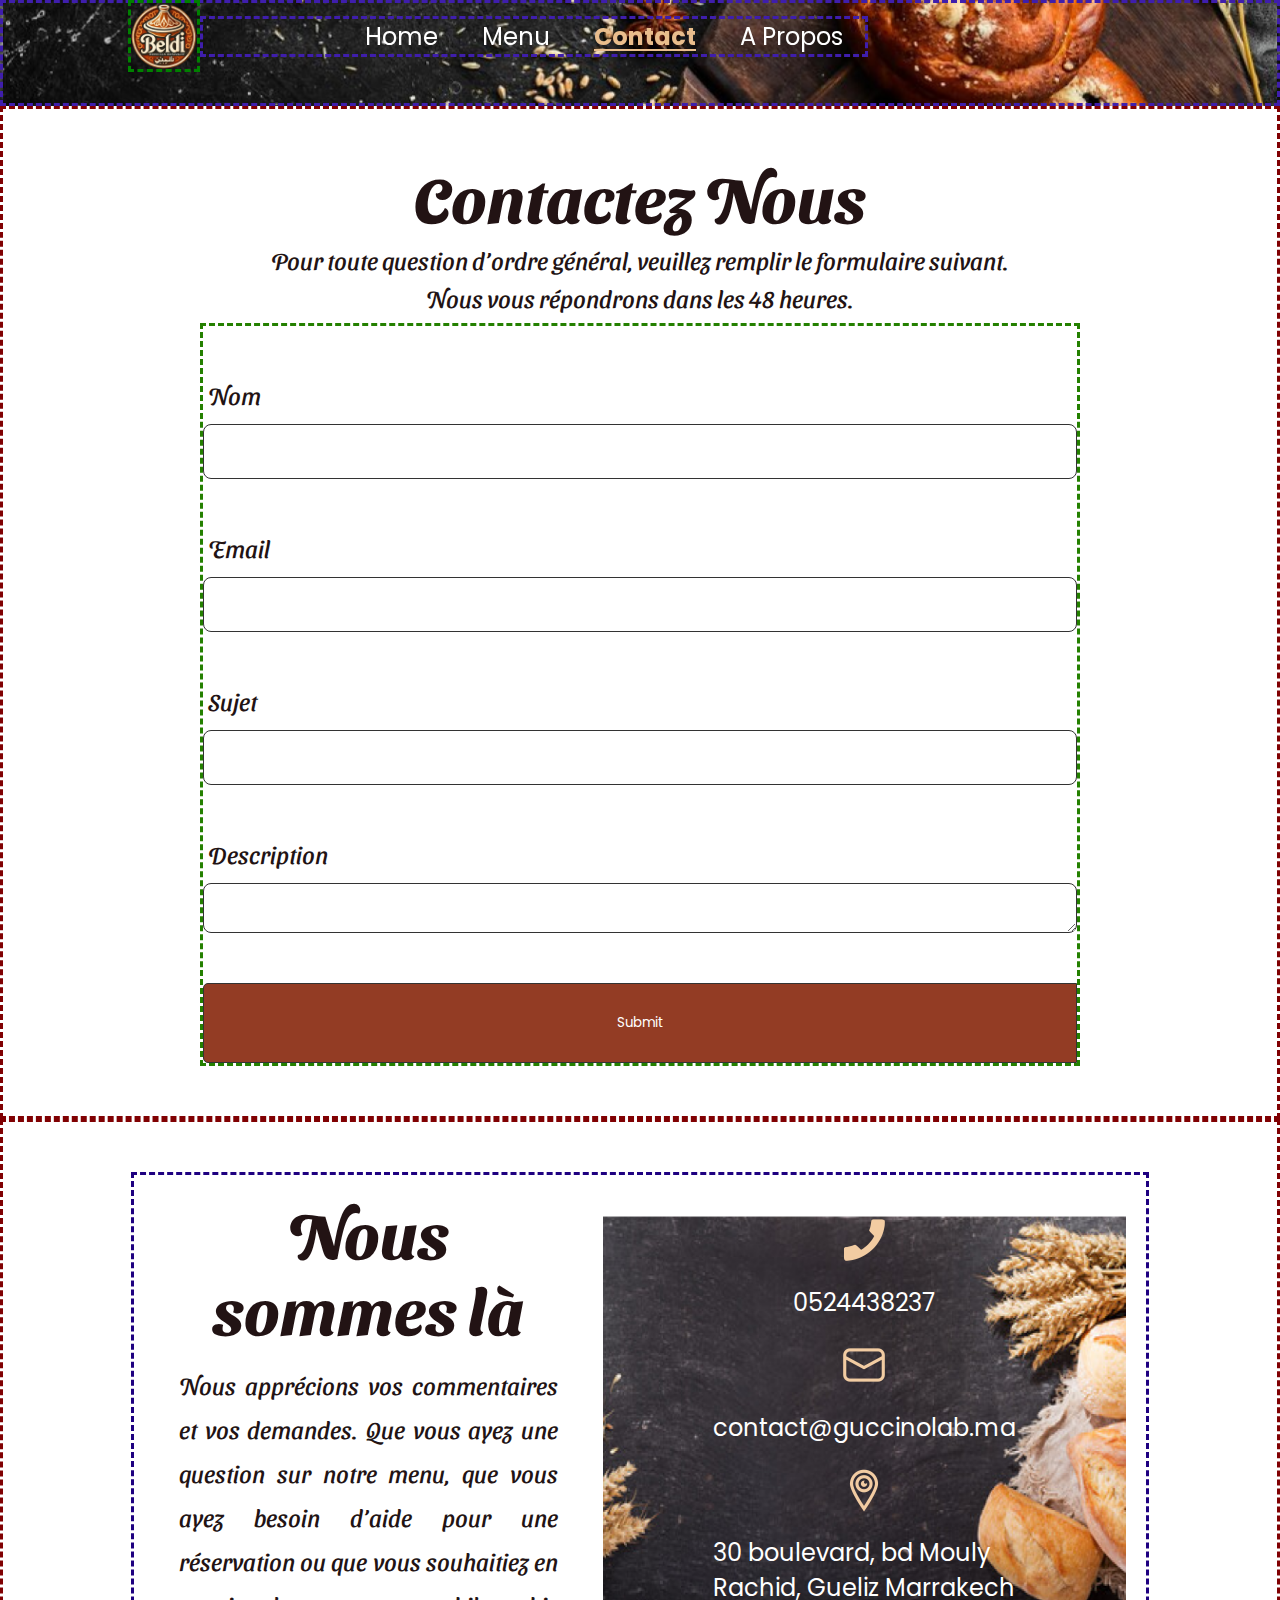
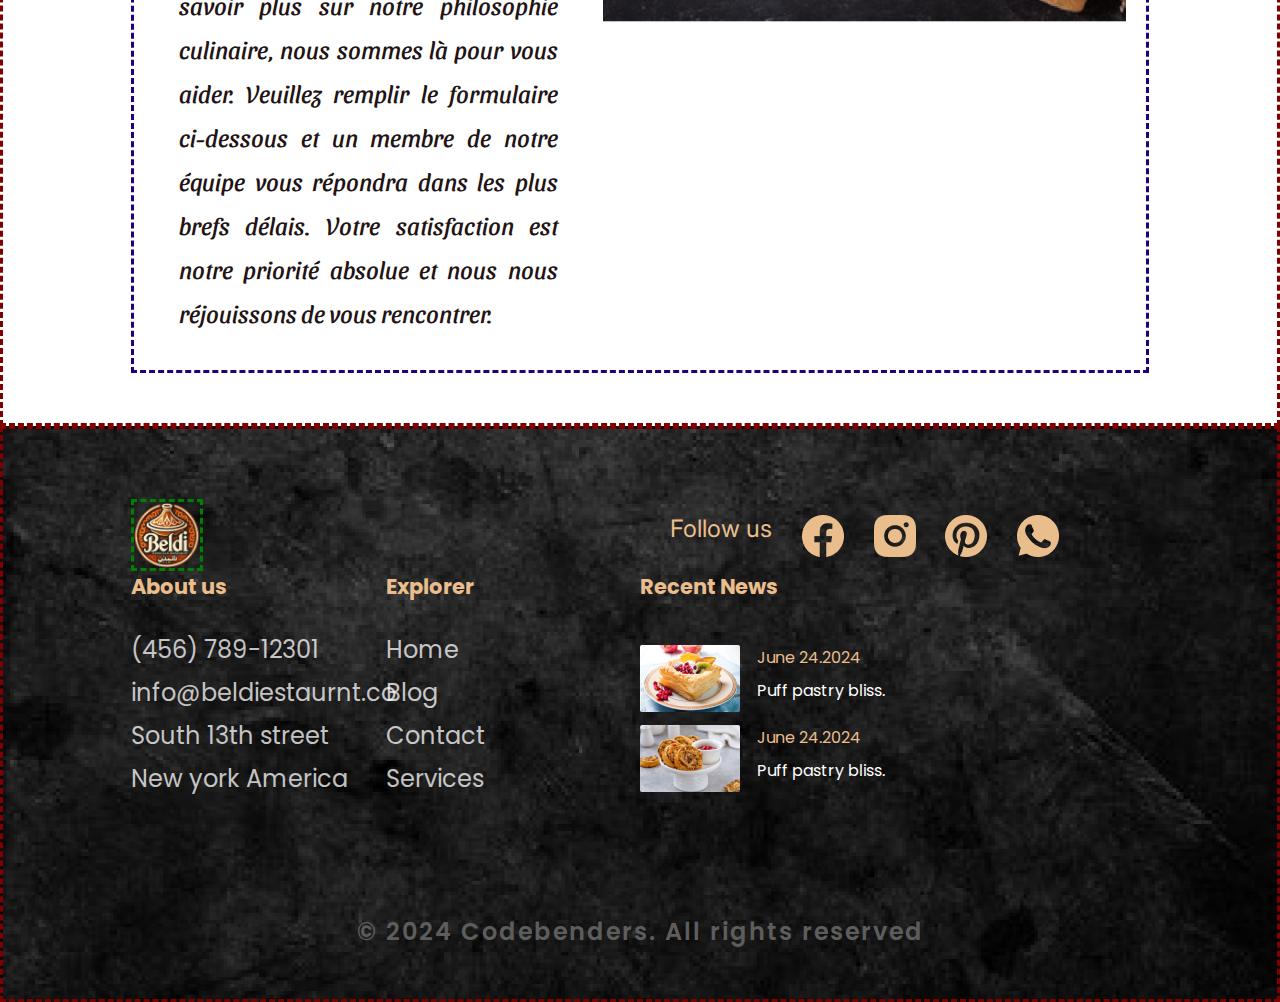
==== commit 61def057: "final" ====
--- a/contact.html
+++ b/contact.html
@@ -39,7 +39,7 @@
       <ul class="navbar">
         <li><a href="index.html" title="Return to the homepage">Home</a></li>
         <li><a href="menu.html" title="menu">Menu</a></li>
-        <li><a href="contact.html" title="about us ">Contact</a></li>
+        <li class="active"><a href="contact.html" title="about us ">Contact</a></li>
         <li><a href="propos.html" title="contact us">A Propos</a></li>
       </ul>
     </header>
@@ -51,7 +51,7 @@
     </section>
 
     <section>
-      <div class="title">
+     
         <h2>Contactez Nous</h2>
         <p class="text-basic-center">
           Pour toute question d’ordre général, veuillez remplir le formulaire
@@ -70,38 +70,40 @@
           <textarea name="description"></textarea>
           <input type="submit" value="Submit" />
         </form>
-      </div>
+      
     </section>
     <section>
-      <div class="row-items">
-      
-          <div class="title">
-            <h2>Nous sommes là</h2>
-            <p class="text-basic-justify">
-              Nous apprécions vos commentaires et vos demandes. Que vous ayez
-              une question sur notre menu, que vous ayez besoin d’aide pour une
-              réservation ou que vous souhaitiez en savoir plus sur notre
-              philosophie culinaire, nous sommes là pour vous aider. Veuillez
-              remplir le formulaire ci-dessous et un membre de notre équipe vous
-              répondra dans les plus brefs délais. Votre satisfaction est notre
-              priorité absolue et nous nous réjouissons de vous rencontrer.
-            </p>
-          </div>
+  
+  <div class="container">
+      <div class="text">
+        <h2>Nous sommes là</h2>
+        <p class="text-basic-justify">
+          Nous apprécions vos commentaires et vos demandes. Que vous ayez
+          une question sur notre menu, que vous ayez besoin d’aide pour une
+          réservation ou que vous souhaitiez en savoir plus sur notre
+          philosophie culinaire, nous sommes là pour vous aider. Veuillez
+          remplir le formulaire ci-dessous et un membre de notre équipe vous
+          répondra dans les plus brefs délais. Votre satisfaction est notre
+          priorité absolue et nous nous réjouissons de vous rencontrer.
+        </p>
+      </div>
+      <div class="container-img-bkg">
+          <img src="img/Phone.png" alt="">
+          <p >0524438237</p>
+          <img src="img/Envelope.png" alt="">
+          <p  >contact@guccinolab.ma</p>
+          <img src="img/Visit.png" alt="">
+          <p >30 boulevard, bd Mouly
+          <br>Rachid, Gueliz Marrakech
+          </p>
+      </div>
+ </div>
+</section>
+  </div>
+  </section>     
 
-          <div class="container-img-bkg">
-                 <img src="img/Phone.png" alt="">
-                 <p class="text-basic-center">0524438237</p>
-                 <img src="img/Envelope.png" alt="">
-                 <p  class="text-basic-center">contact@guccinolab.ma</p>
-                 <img src="img/Visit.png" alt="">
-                 <p  class="text-basic-center">30 boulevard, bd Mouly
-                  <br>Rachid, Gueliz Marrakech
-                 </p>
 
-          </div>
-       
-      </div>
-    </section>
+
 
     <!--footer--->
     <section id="sectionfooter">
--- a/css/style.css
+++ b/css/style.css
@@ -14,12 +14,14 @@
 	--thired-color:#E9BD8C ; 
 	--fourthed-color : #5D5D5D ; 
 	--main-color: #000000;
+	--font-family-second : 'Sansita Swashed', cursive; 
+	--font-family-thired : 'inter'; 
 	--big-font: 6rem;
+	--medium-font: 1.5rem;/* 24px*/
+	--p-font: 1.1rem;
 	--h2-font: 4rem;
-	--h2-font-family : 'Sansita Swashed', cursive; 
-	--font-family-second : 'Sansita Swashed', cursive; 
 	--h2-font-color :var(--text-color);
-	--p-font: 1.1rem;
+	
 }
 body{
 	background: var(--bg-color);
@@ -34,9 +36,9 @@
 	z-index: 1000;
 	display: flex;
 	align-items: center;
-	padding: 20px 10%;
+	padding: 0 10%;
 	transition: ease .40s;
-    border: medium dashed rgb(128, 0, 34);
+	border: #933C24;
 }
 .logo {
 	height: 72px;
@@ -47,46 +49,44 @@
 	display: flex;
 	padding-left: 140px;
     border: medium dashed rgb(63, 30, 172);
+	
 }
 .navbar a{
 	color: var(--bg-color);
-	font-size: 24px;
-	font-weight: 500;
+	font-size: var(--medium-font);
+	font-weight:600px;
 	padding: 10px 22px;
-	border-radius: 4px;
 	transition: ease .40s;
 }
 .navbar a:hover{
-	background-color:var(--thired-color);
-	color: var(--text-color);
-	box-shadow: 5px 10px 30px rgb(85 85 85 / 20%);
-	border-radius: 4px;
-}
-#menu-icon{
-	color: var(--bg-color);
-	font-size: 35px;
-	z-index: 10001;
-	cursor: pointer;
-	display: none;
+	color: var(--thired-color);
+	text-decoration: underline; 
+	text-underline-offset: 4px;
+}
+
+.navbar li.active a {
+	color: var(--thired-color);
+	text-decoration: underline; 
+	text-underline-offset: 4px;
+    font-weight: bold; /* Optionnel : Met le texte en gras */
 }
 
 
 /* s > second-color */
 .p-small-s-color{
 	color:var(--thired-color); 
-	font-size: 18px;
+	margin-left: 10%;
 }
 /* s > second-color */
 .p-small-B-color{
 	color:var(--bg-color); 
-	font-size: 18px;
+	margin-left: 10%;
 }
 .text-basic-center{
 	font-family:var(--font-family-second);
-	font-size: 24px;
-	text-align: center;
-	margin-top: 10px;
-	margin-bottom:10px ;
+	font-size: 1.5rem;
+	text-align: center;
+	margin-top: 10px 0px;
 	padding: 5px;
 	line-height: 1.6;
 }
@@ -103,7 +103,7 @@
 
 /*******************************************/
 section{
-	padding: 80px 10%;
+	padding: 50px 10%;
     border: medium dashed rgb(128, 0, 2);
 }
 .home{
@@ -121,7 +121,7 @@
 .home2{
 	position: relative;
 	width: 100%;
-	height: 25vh;
+	height: 10vh;
 	background: url(../img/background.png);
 	background-size: cover;
 	background-position: center;
@@ -131,7 +131,7 @@
 	border: medium dashed rgb(63, 30, 172);
 }
 
-.home-text h1{
+h1{
 	font-size: 74px;
 	line-height: 1.2;
 	color: var(--bg-color);
@@ -182,26 +182,19 @@
 	transition: ease .40s;}
 
 
-
-
-header.sticky{
-	background: var(--bg-color);
-	/*padding: 10px 18%;*/
-	box-shadow: rgba(33,35,38, 0.1) 0px 10px 10px -10px;
-}
-.sticky .logo{
-	color: var(--text-color);
-}
-.sticky .navbar a{
-	color: var(--text-color);
-} 
+	header.sticky {
+		background: url(../img/background.png);
+		background-repeat: no-repeat; /* Empêche la répétition de l'image */
+		background-size: cover; /* L'image couvre toute la largeur du conteneur */
+		background-position:top ; /* Centre l'image dans le header */
+		box-shadow: rgba(33, 35, 38, 0.1) 0px 10px 10px -10px;
+	  }
+	  
 
 .background-menu-small{
 	width: 100%;
 	background-size: cover;
 }
-
-
 
 h1{
 	font-size: 74px;
@@ -210,23 +203,14 @@
     font-weight: 400; /* Regular *//**/
 	letter-spacing: 4px;
 	margin-bottom: 100px;
-
-
-}
-
-
+}
 h2 {
 	text-align: center;
 	line-height: 1.2;
 	font-size: var(--h2-font);
-	font-family: var(--h2-font-family);
+	font-family: var(--font-family-second );
 	color: var(--h2-font-color);
 }
-
-
-
-
-
 .row-items{
 	display: grid;
 	grid-template-columns: repeat(auto-fit, minmax(250px, auto));
@@ -234,18 +218,17 @@
 	align-items: center;
 	text-align: center;
 	justify-content: center;
-	margin-top: 5rem;
 	border: medium dashed rgb(128, 0, 2);
-	
 }
 
 .photo-grid {
     display: grid;
     grid-template-columns: repeat(3, 1fr); /* 3 colonnes fixes */
-    grid-gap: 10px; /* Espace entre les images */
-	
-	
-  
+    grid-gap: 5px; /* Espace entre les images */
+	justify-content: start;
+	width: 100%;
+	
+	margin: 0 auto;
 }
 
 .photo-grid img {
@@ -253,7 +236,6 @@
     height: auto; /* Conserve les proportions des images */
     object-fit: cover; /* Assure que l'image remplit bien sa cellule sans être déformée */
 	position: relative; /* Position relative pour permettre le déplacement avec margin */
-    margin-top: -10px;
 	border: medium dashed rgb(128, 0, 2);
 }
 
@@ -272,15 +254,14 @@
 /*************************************************    contenu menu  ***********************/
 .container {
 	display: flex;
-	align-items: start;          /* Centre verticalement */
+	/*         Centre verticalement */
 	justify-content: space-between; /* Laisse de l'espace entre le texte et l'image */
 	padding: 20px;
 	gap: 20px;                    /* Espace entre le texte et l'image */
 	border: medium dashed rgb(30, 0, 128);
  
 }
-
-.container img {
+.container  img  {
 	width: 50%;                   /* L'image occupe 50% de la largeur */
 	height: 700px;                 /* L'image occupe 90% de la hauteur de l'écran */
 	object-fit: contain;             /* Assure que l'image remplit bien son espace sans être déformée */
@@ -290,15 +271,10 @@
 	padding: 0 20px;
 	text-align: center;             /* Aligne le texte à gauche */
 }
-
-
-
-
-
-
-.container-box {
-	height:410px ;
-	width: 360px;
+.container-box {     /* utlise dans le menu */
+	
+	width:100%;
+	height:auto ;
     background: url(../img/bgproduct.png);
     background-repeat: no-repeat; 
     background-size: cover; 
@@ -307,28 +283,92 @@
     border-radius: 4px;
     transition: all 1s ease 0s;
     cursor: pointer;
+	margin: 0 auto;
+
+	text-align: center;
 }
 
 .container-img img{
-	/*height: 226px;
-	width: 223px;
-	padding: 15px;
-	margin-bottom: 15px;*/
-	cursor: pointer;
-}
-
-
-
-.container-img-bkg{
-	display: block;
+  
+  margin-left : 20px ;
+
+}
+
+.container-img-bkg {
+	height: 550px;
+	width: 600px;
+	display: flex;
+	flex-direction: column; 
+	align-items: center;
+	align-content: center;
+	background: url(../img/test.png);
+	background-position: center;
+	background-size: cover;
+	background-repeat: no-repeat;
+	color: var(--bg-color);
+	font-family: var(--font-family-second);
+	font-size: 1.5rem;
+  }
+
+
+  .container-img-bkg img{
+	padding: 10px auto ;
+	margin: 20px ;
+	width: 50px;
+	height: 50px ; 
+  }
+
+
+/***************************   nav bar 2   menu */
+
+.second-navbar{
+	display: flex;
+	width: 100%;
+    border: medium dashed rgb(63, 30, 172);
+	justify-content: space-around;
+	padding: 10px 10%;
+}
+.second-navbar a{
+	color: var(--fourthed-color) ;
+	font-size: 24px;
+	font-weight: 500;
+	transition: ease .40s;
+}
+.second-navbar a:hover{
+	color: var(--text-color);
+	box-shadow: 5px 10px 30px rgb(85 85 85 / 20%);
+	border-radius: 4px;
+}
+
+.second-navbar ul li:first-child::after {
+    content: " ";
+    width: 60px;
+    height: 5px;
+    background-color: #933C24;
+    display: block;
 	justify-content: center;
-	align-items: center ;
-	background: url(../img/board.png);
-	height: 530px;
-	width: 460px;
-	color : var(--bg-color)
-
-}
+
+}
+
+
+.package-content{
+
+	display: grid;
+	grid-template-columns: repeat(3, 1fr);
+	grid-gap: 2rem;
+	align-items: center;
+	margin-top: 5rem;
+	
+}
+.flex-item {
+    display: flex;
+	color: #fff;
+	font-size: 24;
+	font-weight: 600;
+	border: medium dashed rgb(36, 128, 0);
+}
+
+
 
 .flex-container-row {
     display: flex;
@@ -338,62 +378,6 @@
     align-content: space-between;  
 	border: medium dashed rgb(128, 0, 2);
 }
-
-.flex-item {
-    display: flex;
-	color: #fff;
-	font-size: 24;
-	font-weight: 600;
-	border: medium dashed rgb(36, 128, 0);
-}
-
-
-
-/***************************   nav bar 2   menu */
-
-.second-navbar{
-	display: flex;
-	width: 100%;
-    border: medium dashed rgb(63, 30, 172);
-	justify-content: space-around;
-	padding: 10px 10%;
-}
-.second-navbar a{
-	color: var(--fourthed-color) ;
-	font-size: 24px;
-	font-weight: 500;
-	/*padding: 10px 22px;*/
-
-	transition: ease .40s;
-}
-.second-navbar a:hover{
-	color: var(--text-color);
-	box-shadow: 5px 10px 30px rgb(85 85 85 / 20%);
-	border-radius: 4px;
-}
-
-.second-navbar ul li:first-child::after {
-    content: " ";
-    width: 60px;
-    height: 5px;
-    background-color: #933C24;
-    display: block;
-	justify-content: center;
-
-}
-
-
-.package-content{
-
-	display: grid;
-	grid-template-columns: repeat(3, 1fr);
-	grid-gap: 2rem;
-	align-items: center;
-	margin-top: 5rem;
-	
-}
-
-
 .container-box p {
 	font-size: 15px;
 	color: var(--second-color);
@@ -407,256 +391,37 @@
 .center{
 	text-align: center;
 }
-.title{
-	text-align: center;
-	line-height: 1.2;
-	font-size: var(--h2-font);
-	font-family: var(--h2-font-family);
-	color: var(--h2-font-color);
-}
-.title h2{
-
-	font-size: var(--h2-font);
-	font-family: var(--h2-font-family);
-	line-height: 1.1;
-
-}
-
-
 
 .thum{
 	position: relative;
 	transition: all .3s cubic-bezier(.445,.05,.55,.95);
 	will-change: filter;
 	cursor: pointer;
+	width: 373px;
+	height: 386px;
 }
 .thum img{
 	width: 100%;
 	height: auto;
 }
-.thum h3{
-	position: absolute;
-	font-size: 30px;
-	font-weight: 600;
-	text-align: right;
-	color: var(--bg-color);
-	top: 36px;
-	right: 40px;
-}
-.dest-content{
+
+.desc-content{
 	display: flex;
 	align-items: center;
 	justify-content: space-around;
 	padding-top: 24px;
 }
 
-
-.location p{
-	font-size: 32px;
-	font-weight: 600;
-	margin-bottom: 8px;
-}
 .thum:hover{
 	filter: brightness(100%) hue-rotate(45deg);
 	transform: scale(1.04);
 }
 
-.destination-content{
-	display: grid;
-	grid-template-columns: repeat(auto-fit, minmax(340px, auto));
-	grid-gap: 2rem;
-	align-items: center;
-	margin-top: 5rem;
-}
-
-
-
-
-.col-content img:hover{
-	filter: brightness(100%) hue-rotate(45deg);
-	transform: scale(1.04);
-	cursor: pointer;
-}
-
-
-#sectionfooter{
-	background: url(../img/footer.png);
-}
-
-/*********************** footer *****************/
-.main{
-	display: flex;
-	flex-wrap: wrap;
-
-}
-
-.footer{
-	padding: 20px 0;
-	
-	
-}
-.footer1{
-	display: flex;
-	flex-wrap: wrap;
-	justify-content: start;
-
-}
-.footer1item{
-	display: flex;
-	width: 50%;
-	flex-wrap: wrap;
-
-	
-}
-.footer2item{
-	display: flex;
-	flex-wrap: wrap;
-
-	
-}
-.list{
-	width: 100%;
-
-}
-.list h4{
-	font-size: 21px;
-	color: var(--thired-color);
-	margin-bottom: 30px;
-	position: relative;
-}
-
-.list ul li:not(last-child) {
-	margin-bottom: 8px;
-}
-.list ul li a{
-	color: #fffdfdbf;
-	font-size: var(--p-font);
-	display: block;
-	transition: .3s;
-	font-size: 24px;
-	font-weight: 400; 
-
-}
-.list ul li a:hover{
-	color: var(--bg-color);
-	transform: translateX(14px);
-}
-.social {
-	display: flex;
-	width: 50%;
-	justify-content: space-between;
-	align-items: center;
-}
-.social a{
-	height: 40px;
-	width: 40px;
-	border-radius: 15px;
-	transition: .3s;
-	
-}
-.list .social a:hover{
-	transform: scale(1.1);
-}
-.end-text{
-	text-align: center;
-	padding-top: 90px;
-}
-.end-text p{
-	color: var(--fourthed-color) ;
-	font-size: 24px;
-	font-weight: 600;
-	letter-spacing: 2px;
-}
-
-@media (max-width: 1400px){
-	header{
-		padding: 17px 3%;
-		transition: .2s;
-	}
-	header.sticky{
-		padding: 10px 3%;
-		transition: .2s;
-	}
-	section{
-		padding: 80px 3%;
-		transition: .2s;
-	}
-	:root{
-	  --big-font: 4.5rem;
-	  --h2-font: 2.3rem;
-	  --p-font: 1rem;
-	  transition: .2s;
-	}
-}
-
-@media (max-width: 1040px){
-	#menu-icon{
-		display: block;
-	}
-	.stick #menu-icon{
-		color: var(--text-color);
-	}
-	.home{
-		height: 88vh;
-	}
-	.navbar{
-		position: absolute;
-		top: 0;
-		right: -100%;
-		width: 270px;
-		height: 120vh;
-		background: #1067cc;
-		display: flex;
-		flex-direction: column;
-		align-items: center;
-		padding: 150px 30px;
-		transition: 0.5s all;
-	}
-	.navbar a{
-		display: block;
-		margin: 1.2rem 0;
-	}
-	.sticky .navbar a{
-		color: var(--bg-color);
-	}
-	.navbar a:hover{
-		color: var(--text-color);
-	}
-	.open{
-		right: 0;
-	}
-	.list{
-		width: 50%;
-		margin-bottom: 12px;
-	}
-}
-
-@media (max-width: 575px){
-	.list{
-		width: 100%;
-	}
-	.newsletter form{
-		width: 350px;
-	}
-	:root{
-	  --big-font: 3.8rem;
-	  --h2-font: 1.8rem;
-	  transition: .2s;
-	}
-	.text{
-		text-align: center;
-		
-	}
-	.home{
-		height: 85vh;
-		transition: .2s;
-	}
-}
-/************************************************************   Modification ***********************************/
-
-
-
-/*  formulaire */ 
+
+
+
+
+
 .formContact {
     display: flex; 
     flex-direction: column; 
@@ -708,26 +473,6 @@
 
 
 
-/************************************** article *****************************/
-.checklist li {
-    color:var(--second-color); 
-    margin-bottom: 10px;
-}
-
-
-.separator {
-    width: 5cm; 
-    height: 6px; 
-    background-color: var(--second-color); 
-    border: none;
-	margin: 20px auto;
-	
-}
-
-.package {
-    margin-top: 40px; 
-}
-
 .promo {
     width: 100%; /* Prend toute la largeur de la page */
     height: 440px; /* Hauteur fixe */
@@ -766,4 +511,133 @@
 	cursor: pointer;
 	font-size: "inter";
 	font-weight: 400;
-}+}
+
+
+
+/*********************** footer *****************/
+#sectionfooter{
+	background: url(../img/footer.png);
+}
+
+
+
+.footer{
+	padding: 20px 0;	
+}
+.footer1{
+	display: flex;
+	flex-wrap: wrap;
+	justify-content: start;
+}
+.footer1item{
+	display: flex;
+	width: 50%;
+	flex-wrap: wrap;
+}
+.footer2item{
+	display: flex;
+	flex-wrap: wrap;
+}
+.list{
+	width: 100%;
+}
+.list h4{
+	font-size: 21px;
+	color: var(--thired-color);
+	margin-bottom: 30px;
+	position: relative;
+}
+
+.list ul li:not(last-child) {
+	margin-bottom: 8px;
+}
+.list ul li a{
+	color: #fffdfdbf;
+	font-size: var(--p-font);
+	display: block;
+	transition: .3s;
+	font-size: 24px;
+	font-weight: 400; 
+
+}
+.list ul li a:hover{
+	color: var(--bg-color);
+	transform: translateX(14px);
+}
+.social {
+	display: flex;
+	width: 50%;
+	justify-content: space-between;
+	align-items: center;
+}
+.social a{
+	height: 40px;
+	width: 40px;
+	border-radius: 15px;
+	transition: .3s;
+	
+}
+.list .social a:hover{
+	transform: scale(1.1);
+}
+.end-text{
+	text-align: center;
+	padding-top: 90px;
+}
+.end-text p{
+	color: var(--fourthed-color) ;
+	font-size: 24px;
+	font-weight: 600;
+	letter-spacing: 2px;
+}
+
+
+
+
+
+
+
+.tabs {
+	display: flex;
+	flex-wrap: wrap;
+	width: 100%;
+    border: medium dashed rgb(63, 30, 172);
+	justify-content: space-around;
+	padding: 10px 10%;
+  }
+  
+  .tabs__label {
+	color: var(--fourthed-color) ;
+	font-size: 24px;
+	font-weight: 500;
+	transition: ease .40s;
+  }
+  
+  .tabs__radio {
+	display: none;
+  }
+  
+  .tabs__content {
+	order: 1;
+	width: 100%;
+	border-bottom: 3px solid #dddddd;
+	
+	display: none;
+  }
+  
+  .tabs__radio:checked + .tabs__label {
+	box-shadow: 5px 10px 30px rgb(85 85 85 / 20%);
+	color: var(--fourthed-color);
+	border-bottom: 5px solid var(--second-color);
+	text-decoration-color: var(--second-color);
+	text-underline-offset: 4px;
+	
+    font-weight: bold;
+
+  }
+  
+  .tabs__radio:checked + .tabs__label + .tabs__content {
+	display: initial;
+  }
+  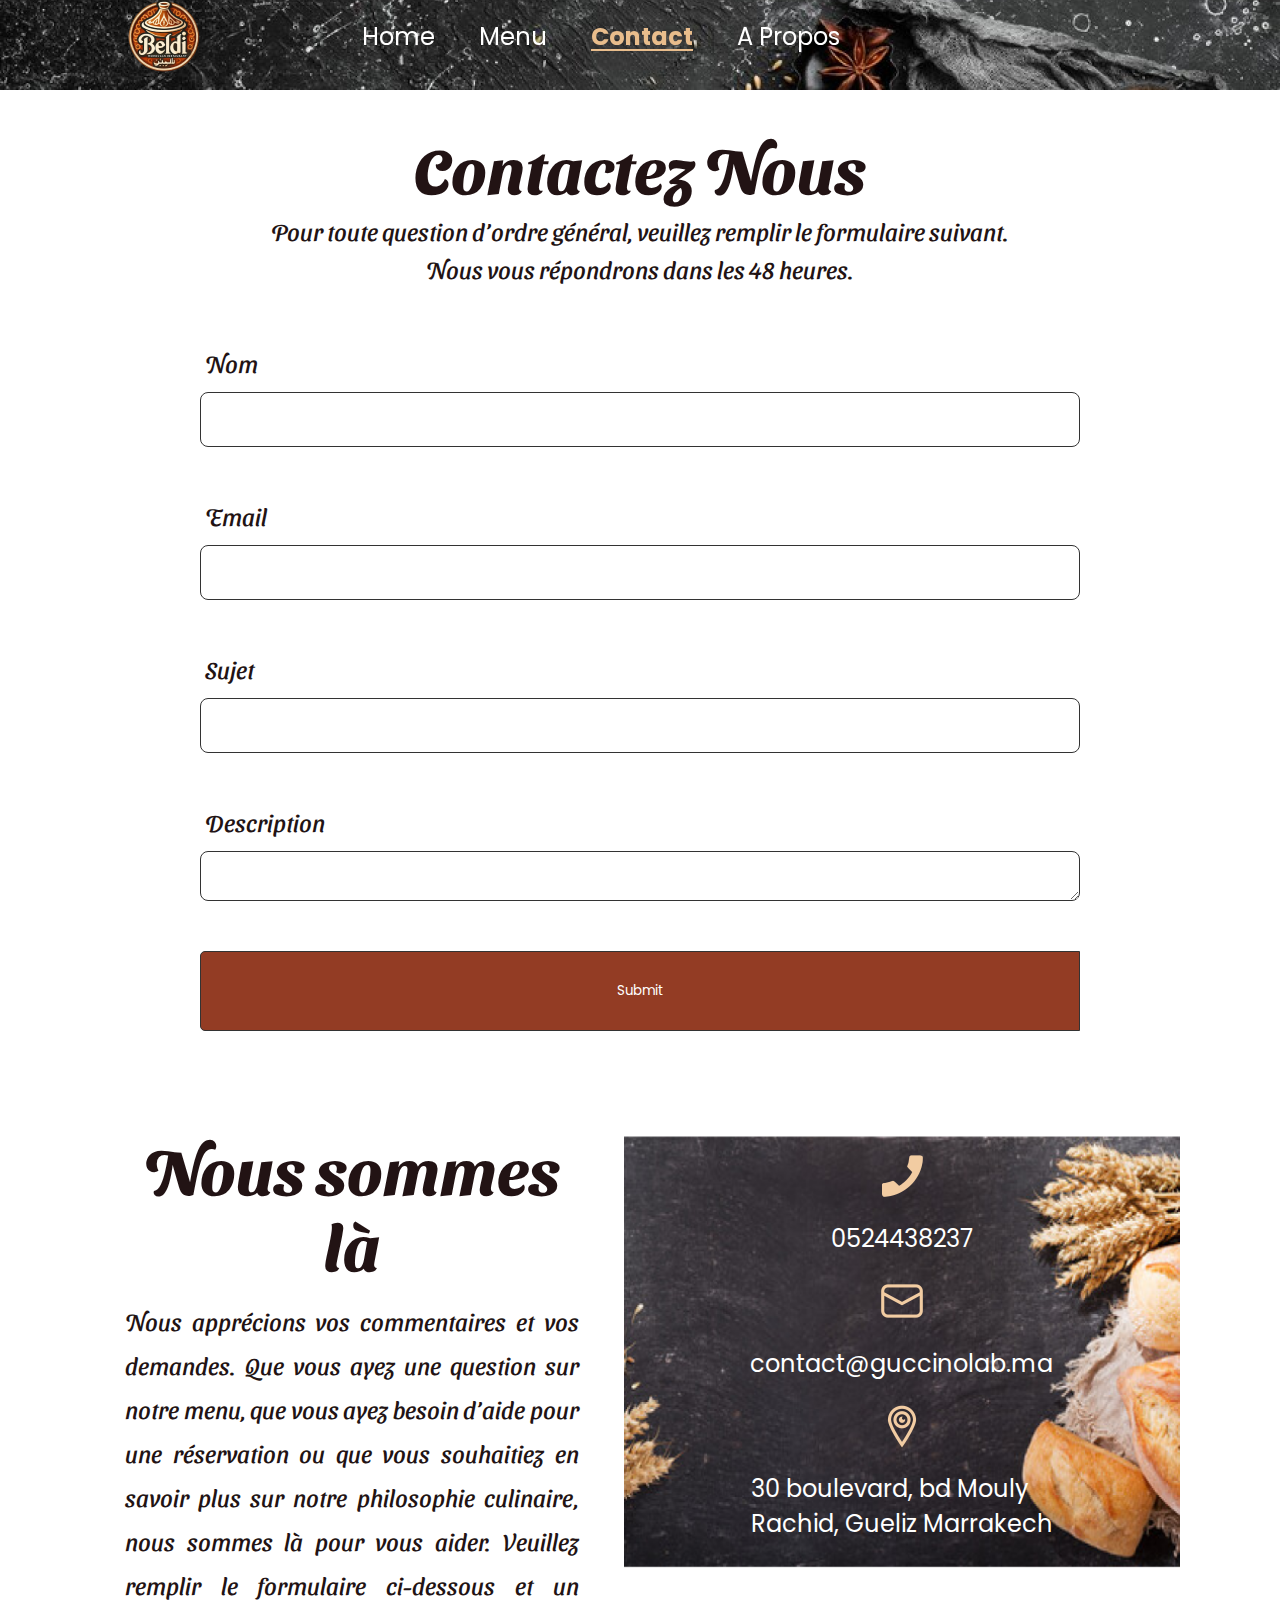
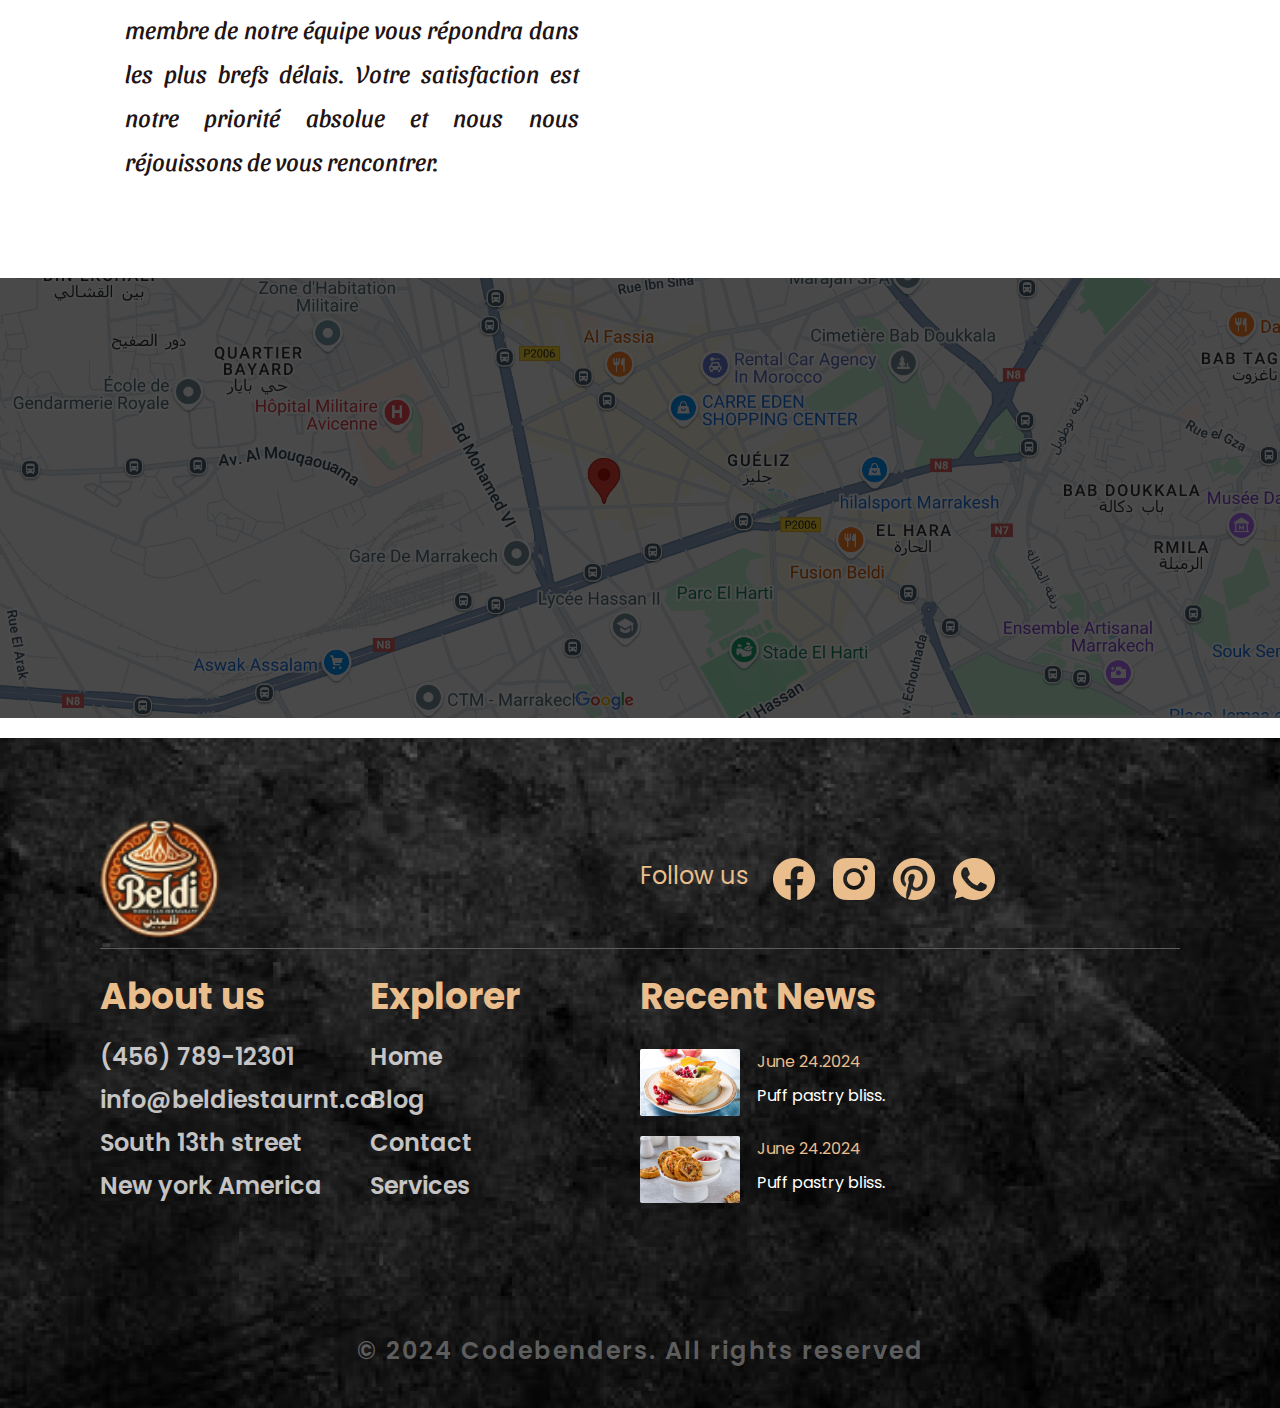
==== commit 62a63cbc: "version final" ====
--- a/contact.html
+++ b/contact.html
@@ -39,11 +39,13 @@
       <ul class="navbar">
         <li><a href="index.html" title="Return to the homepage">Home</a></li>
         <li><a href="menu.html" title="menu">Menu</a></li>
-        <li class="active"><a href="contact.html" title="about us ">Contact</a></li>
+        <li class="active">
+          <a href="contact.html" title="about us ">Contact</a>
+        </li>
         <li><a href="propos.html" title="contact us">A Propos</a></li>
       </ul>
     </header>
-    <!---  <img  classe="background-menu-small" src="img/background-menu.png" alt="">
+    <!---  <img alt="description"  class="background-menu-small" src="img/background-menu.png" alt="">
 
 -->
     <section class="home2" id="home">
@@ -51,137 +53,167 @@
     </section>
 
     <section>
-     
-        <h2>Contactez Nous</h2>
-        <p class="text-basic-center">
-          Pour toute question d’ordre général, veuillez remplir le formulaire
-          suivant.
-          <br />
-          Nous vous répondrons dans les 48 heures.
-        </p>
-        <form class="formContact">
-          <label for="fname">Nom</label>
-          <input type="text" id="fname" name="fname" />
-          <label for="lname">Email</label>
-          <input type="text" id="lname" name="lname" />
-          <label for="lname">Sujet</label>
-          <input type="text" id="lname" name="lname" />
-          <label for="lname">Description</label>
-          <textarea name="description"></textarea>
-          <input type="submit" value="Submit" />
-        </form>
-      
+      <h2>Contactez Nous</h2>
+      <p class="text-basic-center">
+        Pour toute question d’ordre général, veuillez remplir le formulaire
+        suivant.
+        <br />
+        Nous vous répondrons dans les 48 heures.
+      </p>
+      <form class="formContact">
+        <label for="fname">Nom</label>
+        <input type="text"  name="fname" />
+        <label for="lname">Email</label>
+        <input type="text"  name="email" />
+        <label for="lname">Sujet</label>
+        <input type="text"  name="sujet" />
+        <label for="lname">Description</label>
+        <textarea name="description"></textarea>
+        <input type="submit" value="Submit" />
+      </form>
     </section>
+
+
+
+
+
     <section>
+      <div class="container">
+        <div class="text">
+          <h2>Nous sommes là</h2>
+          <p class="text-basic-justify">
+            Nous apprécions vos commentaires et vos demandes. Que vous ayez une
+            question sur notre menu, que vous ayez besoin d’aide pour une
+            réservation ou que vous souhaitiez en savoir plus sur notre
+            philosophie culinaire, nous sommes là pour vous aider. Veuillez
+            remplir le formulaire ci-dessous et un membre de notre équipe vous
+            répondra dans les plus brefs délais. Votre satisfaction est notre
+            priorité absolue et nous nous réjouissons de vous rencontrer.
+          </p>
+        </div>
+        <div class="container-img-bkg">
+          <img alt="description" src="img/Phone.png" />
+          <p>0524438237</p>
+          <img alt="description" src="img/Envelope.png" />
+          <p>contact@guccinolab.ma</p>
+          <img alt="description" src="img/Visit.png" />
+          <p>30 boulevard, bd Mouly <br />Rachid, Gueliz Marrakech</p>
+        </div>
+      </div>
+
   
-  <div class="container">
-      <div class="text">
-        <h2>Nous sommes là</h2>
-        <p class="text-basic-justify">
-          Nous apprécions vos commentaires et vos demandes. Que vous ayez
-          une question sur notre menu, que vous ayez besoin d’aide pour une
-          réservation ou que vous souhaitiez en savoir plus sur notre
-          philosophie culinaire, nous sommes là pour vous aider. Veuillez
-          remplir le formulaire ci-dessous et un membre de notre équipe vous
-          répondra dans les plus brefs délais. Votre satisfaction est notre
-          priorité absolue et nous nous réjouissons de vous rencontrer.
-        </p>
+    </section>
+
+    <div class="map">
+    </div>
+  <!--footer--->
+  <section id="sectionfooter">
+    <div class="footer">
+      <div class="footerhead">
+        <div class="footer1item">
+          <img alt="description" class="logofooter" src="img/logo.png"  />
+        </div>
+        <div class="footer1item">
+          <p>Follow us</p>
+          <div class="social">
+            <a href="#"
+              ><img
+              
+                class="iconS"
+                src="img/s1.png"
+                alt="Logo"
+            /></a>
+            <a href="#"
+              ><img
+            
+                class="iconS"
+                src="img/s2.png"
+                alt="Logo"
+            /></a>
+            <a href="#"
+              ><img
+           
+                class="iconS"
+                src="img/s3.png"
+                alt="Logo"
+            /></a>
+            <a href="#"
+              ><img
+             
+                class="iconS"
+                src="img/s4.png"
+                alt="Logo"
+            /></a>
+          </div>
+        </div>
       </div>
-      <div class="container-img-bkg">
-          <img src="img/Phone.png" alt="">
-          <p >0524438237</p>
-          <img src="img/Envelope.png" alt="">
-          <p  >contact@guccinolab.ma</p>
-          <img src="img/Visit.png" alt="">
-          <p >30 boulevard, bd Mouly
-          <br>Rachid, Gueliz Marrakech
-          </p>
+      <div class="footer1">
+        <div class="footer1item">
+          <div class="footer1item">
+            <div class="list">
+              <h4>About us</h4>
+              <ul>
+                <li><a href="#">(456) 789-12301</a></li>
+                <li><a href="#">info@beldiestaurnt.co</a></li>
+                <li><a href="#">South 13th street</a></li>
+                <li><a href="#">New york America</a></li>
+              </ul>
+            </div>
+          </div>
+          <div class="footer1item">
+            <div class="list">
+              <h4>Explorer</h4>
+              <ul>
+                <li><a href="#">Home</a></li>
+                <li><a href="#">Blog</a></li>
+                <li><a href="#">Contact</a></li>
+                <li><a href="#">Services</a></li>
+              </ul>
+            </div>
+          </div>
+        </div>
+
+        
+
+        <div class="footer1item">
+          <div class="list">
+            <h4>Recent News</h4>
+          </div>
+
+          <div class="footer1">
+            <div class="footer2item">
+              <img  alt="description" src="img/ft1.png"  />
+            </div>
+            <div class="footer1item">
+              <p class="p-small-s-color">June 24.2024</p>
+              <p class="p-small-B-color">Puff pastry bliss.</p>
+            </div>
+          </div>
+
+          <div class="footer1">
+            <div class="footer2item">
+              <img alt="description" src="img/ft2.png"/>
+            </div>
+            <div class="footer1item">
+              <p class="p-small-s-color">June 24.2024</p>
+              <p class="p-small-B-color">Puff pastry bliss.</p>
+            </div>
+          </div>
+        </div>
       </div>
- </div>
-</section>
-  </div>
-  </section>     
-
-
-
-
-    <!--footer--->
-    <section id="sectionfooter">
-      <div class="footer">
-        <div class="footer1">
-          <div class="footer1item">
-            <img class="logo" src="img/logo.png" alt="Logo" />
-          </div>
-          <div class="footer1item">
-            <a href="#" class="home-link">Follow us</a>
-            <div class="social">
-              <a href="#"><img class="iconS" src="img/s1.png" alt="Logo" /></a>
-              <a href="#"><img class="iconS" src="img/s2.png" alt="Logo" /></a>
-              <a href="#"><img class="iconS" src="img/s3.png" alt="Logo" /></a>
-              <a href="#"><img class="iconS" src="img/s4.png" alt="Logo" /></a>
-            </div>
-          </div>
-        </div>
-        <div class="footer1">
-          <div class="footer1item">
-            <div class="footer1item">
-              <div class="list">
-                <h4>About us</h4>
-                <ul>
-                  <li><a href="#">(456) 789-12301</a></li>
-                  <li><a href="#">info@beldiestaurnt.co</a></li>
-                  <li><a href="#">South 13th street</a></li>
-                  <li><a href="#">New york America</a></li>
-                </ul>
-              </div>
-            </div>
-            <div class="footer1item">
-              <div class="list">
-                <h4>Explorer</h4>
-                <ul>
-                  <li><a href="#">Home</a></li>
-                  <li><a href="#">Blog</a></li>
-                  <li><a href="#">Contact</a></li>
-                  <li><a href="#">Services</a></li>
-                </ul>
-              </div>
-            </div>
-          </div>
-
-          <div class="row-items-start">
-            <div class="list">
-              <h4>Recent News</h4>
-            </div>
-
-            <div class="footer1">
-              <div class="footer2item">
-                <img src="img/ft1.png" alt="" />
-              </div>
-              <div class="footer1item">
-                <p class="p-small-s-color">June 24.2024</p>
-                <p class="p-small-B-color">Puff pastry bliss.</p>
-              </div>
-            </div>
-
-            <div class="footer1">
-              <div class="footer2item">
-                <img src="img/ft2.png" alt="" />
-              </div>
-              <div class="footer1item">
-                <p class="p-small-s-color">June 24.2024</p>
-                <p class="p-small-B-color">Puff pastry bliss.</p>
-              </div>
-            </div>
-          </div>
-        </div>
-      </div>
-
-      <div class="end-text">
-        <p>© 2024 Codebenders. All rights reserved</p>
-      </div>
-    </section>
-
-    <!--link to js--->
-    <script type="text/javascript" src="js/script.js"></script>
-  </body>
+
+
+
+
+
+    </div>
+
+    <div class="end-text">
+      <p>© 2024 Codebenders. All rights reserved</p>
+    </div>
+  </section>
+
+  <!--link to js--->
+  <script type="text/javascript" src="js/script.js"></script>
+</body>
 </html>
--- a/css/style.css
+++ b/css/style.css
@@ -43,18 +43,23 @@
 .logo {
 	height: 72px;
 	width: 72px;
-    border: medium dashed green;
-}
+
+}
+.logofooter {
+	height: 120px;
+	width: 120px;
+ 
+}
+
 .navbar{
 	display: flex;
 	padding-left: 140px;
-    border: medium dashed rgb(63, 30, 172);
-	
+  
 }
 .navbar a{
 	color: var(--bg-color);
 	font-size: var(--medium-font);
-	font-weight:600px;
+	font-weight:800px;
 	padding: 10px 22px;
 	transition: ease .40s;
 }
@@ -103,8 +108,8 @@
 
 /*******************************************/
 section{
-	padding: 50px 10%;
-    border: medium dashed rgb(128, 0, 2);
+	padding: 40px 80px;
+
 }
 .home{
 	position: relative;
@@ -112,11 +117,11 @@
 	height: 100vh;
 	background: url(../img/background.png);
 	background-size: cover;
-	background-position: center;
+	background-position: top;
 	display: grid;
 	grid-template-columns: repeat(1, 1fr);
 	align-items: center;
-	border: medium dashed rgb(63, 30, 172);
+
 }
 .home2{
 	position: relative;
@@ -124,11 +129,10 @@
 	height: 10vh;
 	background: url(../img/background.png);
 	background-size: cover;
-	background-position: center;
 	display: grid;
 	grid-template-columns: repeat(1, 1fr);
 	align-items: center;
-	border: medium dashed rgb(63, 30, 172);
+	
 }
 
 h1{
@@ -145,8 +149,8 @@
 	font-size: 24px;
 	line-height: 1.2;
 	color:var(--thired-color);
-	font-weight: 600;  /* Semi Bold */
-	font-family: 'Inter', sans-serif;/**/
+	font-weight: 600; 
+	font-family: 'Inter', sans-serif;
 	letter-spacing: 4px;
 	margin-bottom: 10px;
 }
@@ -154,7 +158,7 @@
 	display: inline-block;
 	background:var(--second-color);
 	color: var(--bg-color);
-	font-family: 'Inter', sans-serif;/**/
+	font-family: 'Inter', sans-serif;
 	border-radius: 4px;
 	padding: 10px 10px;
 	font-size: 1rem;
@@ -163,11 +167,12 @@
 .home-text .home-btn {
 	padding: 15px 30px;
 	font-size: 24px;
-	font-weight: 600;  /* Semi Bold */
+	font-weight: 600; 
      }
 
 .home-btn:hover{
 	background: var(--bg-color);
+	color: #933C24;
 	transform: scale(1.1);
 }
 
@@ -177,16 +182,17 @@
 	font-size: 24px;
 	padding: 15px 30px;
 	color:var(--thired-color);
-	font-family: 'Inter', sans-serif;/**/
+	font-family: 'Inter', sans-serif;
 	border-radius: 4px;
-	transition: ease .40s;}
+	transition: ease .40s;
+}
 
 
 	header.sticky {
 		background: url(../img/background.png);
-		background-repeat: no-repeat; /* Empêche la répétition de l'image */
-		background-size: cover; /* L'image couvre toute la largeur du conteneur */
-		background-position:top ; /* Centre l'image dans le header */
+		background-repeat: no-repeat;
+		background-size: cover; 
+		background-position:top ;
 		box-shadow: rgba(33, 35, 38, 0.1) 0px 10px 10px -10px;
 	  }
 	  
@@ -200,7 +206,7 @@
 	font-size: 74px;
 	line-height: 1.2;
 	font-family: 'Sansita Swashed', cursive;
-    font-weight: 400; /* Regular *//**/
+    font-weight: 400; 
 	letter-spacing: 4px;
 	margin-bottom: 100px;
 }
@@ -218,25 +224,24 @@
 	align-items: center;
 	text-align: center;
 	justify-content: center;
-	border: medium dashed rgb(128, 0, 2);
+
 }
 
 .photo-grid {
     display: grid;
-    grid-template-columns: repeat(3, 1fr); /* 3 colonnes fixes */
-    grid-gap: 5px; /* Espace entre les images */
+    grid-template-columns: repeat(3, 1fr); 
+    grid-gap: 20px; 
 	justify-content: start;
-	width: 100%;
-	
-	margin: 0 auto;
+	width: 100%; 
+	margin: 40px auto;
 }
 
 .photo-grid img {
-    width: 100; /* Les images prennent toute la largeur de leur cellule */
-    height: auto; /* Conserve les proportions des images */
-    object-fit: cover; /* Assure que l'image remplit bien sa cellule sans être déformée */
-	position: relative; /* Position relative pour permettre le déplacement avec margin */
-	border: medium dashed rgb(128, 0, 2);
+    width: 100; 
+    height: auto; 
+    object-fit: cover; 
+	position: relative;
+
 }
 
 
@@ -254,24 +259,24 @@
 /*************************************************    contenu menu  ***********************/
 .container {
 	display: flex;
-	/*         Centre verticalement */
-	justify-content: space-between; /* Laisse de l'espace entre le texte et l'image */
+
+	justify-content: space-between; 
 	padding: 20px;
-	gap: 20px;                    /* Espace entre le texte et l'image */
-	border: medium dashed rgb(30, 0, 128);
+	gap: 20px;                   
+
  
 }
 .container  img  {
-	width: 50%;                   /* L'image occupe 50% de la largeur */
-	height: 700px;                 /* L'image occupe 90% de la hauteur de l'écran */
-	object-fit: contain;             /* Assure que l'image remplit bien son espace sans être déformée */
+	width: 50%;                  
+	height: 700px;                 
+	object-fit: contain;           
 }
 .container .text {
-	width: 50%;                   /* Le texte occupe 50% de la largeur */
+	width: 50%;             
 	padding: 0 20px;
-	text-align: center;             /* Aligne le texte à gauche */
-}
-.container-box {     /* utlise dans le menu */
+	text-align: center;           
+}
+.container-box {    
 	
 	width:100%;
 	height:auto ;
@@ -324,7 +329,7 @@
 .second-navbar{
 	display: flex;
 	width: 100%;
-    border: medium dashed rgb(63, 30, 172);
+  
 	justify-content: space-around;
 	padding: 10px 10%;
 }
@@ -355,19 +360,25 @@
 
 	display: grid;
 	grid-template-columns: repeat(3, 1fr);
-	grid-gap: 2rem;
-	align-items: center;
-	margin-top: 5rem;
+	grid-gap: 20px;
+	width: 100%; 
+	margin: 40px auto;
+
+
 	
 }
 .flex-item {
     display: flex;
 	color: #fff;
 	font-size: 24;
-	font-weight: 600;
-	border: medium dashed rgb(36, 128, 0);
-}
-
+	font-weight: 800px;
+
+}
+.flex-item > p {
+	color: #fff;
+	font-size: 36px; /* Ajout de l'unité px */
+	font-weight: 800; /* Suppression de px car font-weight est juste un nombre */
+  }
 
 
 .flex-container-row {
@@ -375,19 +386,27 @@
     flex-wrap: wrap;
 	flex-direction: row;
     justify-content: space-between;
-    align-content: space-between;  
-	border: medium dashed rgb(128, 0, 2);
+    align-content: space-between;
+	margin: 20px 10px;  
+	
 }
 .container-box p {
-	font-size: 15px;
-	color: var(--second-color);
+	font-size: 24px;
+	color: #fff;
 	line-height: 2;
-}
-.container-box:hover{
-	box-shadow: 5px 30px 56.1276px rgb(55 55 55 / 12%);
-	border: 1px solid transparent;
-	transform: translateY(-3px);
-}
+	text-align: left;
+}
+.container-box .home-btn {
+	display: inline-block;
+	background:var(--second-color);
+	color: var(--bg-color);
+	font-family: 'Inter', sans-serif;
+	border-radius: 4px;
+	font-size: 24px;
+	margin: 20px 0px;
+
+}
+
 .center{
 	text-align: center;
 }
@@ -396,9 +415,8 @@
 	position: relative;
 	transition: all .3s cubic-bezier(.445,.05,.55,.95);
 	will-change: filter;
-	cursor: pointer;
-	width: 373px;
-	height: 386px;
+	width: 100% ; 
+	height: auto;
 }
 .thum img{
 	width: 100%;
@@ -411,6 +429,7 @@
 	justify-content: space-around;
 	padding-top: 24px;
 }
+
 
 .thum:hover{
 	filter: brightness(100%) hue-rotate(45deg);
@@ -428,7 +447,7 @@
     align-items: stretch; 
     justify-content: start; 
 	width: 880px;
-	border: medium dashed rgb(36, 128, 0);
+	
 	margin :  0 auto ; 
 	
 }
@@ -471,15 +490,20 @@
 	font-weight: 400;
 }
 
-
+.map {
+    width: 100%; 
+    height: 440px; 
+    background: url(../img/map1.png) no-repeat center center;
+    background-size: cover; 
+	text-align: center;
+	margin: 20px auto;
+}
 
 .promo {
-    width: 100%; /* Prend toute la largeur de la page */
-    height: 440px; /* Hauteur fixe */
-    background: url(../img/promo.png) no-repeat center center; /* Image centrée, sans répétition */
-    background-size: cover; /* L'image couvre toute la div, sans déformation */
-    border: #000000;
-    border-style: dashed;
+    width: 100%;
+    height: 440px;
+    background: url(../img/promo.png) no-repeat center center; 
+    background-size: cover;
 	text-align: center;
 	margin: 0 auto;
 }
@@ -515,94 +539,13 @@
 
 
 
-/*********************** footer *****************/
-#sectionfooter{
-	background: url(../img/footer.png);
-}
-
-
-
-.footer{
-	padding: 20px 0;	
-}
-.footer1{
+
+
+.tabs {
 	display: flex;
 	flex-wrap: wrap;
-	justify-content: start;
-}
-.footer1item{
-	display: flex;
-	width: 50%;
-	flex-wrap: wrap;
-}
-.footer2item{
-	display: flex;
-	flex-wrap: wrap;
-}
-.list{
-	width: 100%;
-}
-.list h4{
-	font-size: 21px;
-	color: var(--thired-color);
-	margin-bottom: 30px;
-	position: relative;
-}
-
-.list ul li:not(last-child) {
-	margin-bottom: 8px;
-}
-.list ul li a{
-	color: #fffdfdbf;
-	font-size: var(--p-font);
-	display: block;
-	transition: .3s;
-	font-size: 24px;
-	font-weight: 400; 
-
-}
-.list ul li a:hover{
-	color: var(--bg-color);
-	transform: translateX(14px);
-}
-.social {
-	display: flex;
-	width: 50%;
-	justify-content: space-between;
-	align-items: center;
-}
-.social a{
-	height: 40px;
-	width: 40px;
-	border-radius: 15px;
-	transition: .3s;
-	
-}
-.list .social a:hover{
-	transform: scale(1.1);
-}
-.end-text{
-	text-align: center;
-	padding-top: 90px;
-}
-.end-text p{
-	color: var(--fourthed-color) ;
-	font-size: 24px;
-	font-weight: 600;
-	letter-spacing: 2px;
-}
-
-
-
-
-
-
-
-.tabs {
-	display: flex;
-	flex-wrap: wrap;
-	width: 100%;
-    border: medium dashed rgb(63, 30, 172);
+	width: 100%;
+ 
 	justify-content: space-around;
 	padding: 10px 10%;
   }
@@ -640,4 +583,100 @@
   .tabs__radio:checked + .tabs__label + .tabs__content {
 	display: initial;
   }
-  +  
+
+  /*********************** footer *****************/
+#sectionfooter{
+	background: url(../img/footer.png); 
+		background-size: cover; 
+
+}
+
+
+
+.footer{
+	padding: 20px 20px;	
+}
+.footerhead{
+	display: flex;
+	flex-wrap: wrap;
+	justify-content: start;
+	margin: 20px 0px;
+	padding-bottom: 10px;
+	border-bottom:1px solid var(--fourthed-color);
+	font-size: 24px;
+	color:var(--thired-color);
+	font-family: 'Inter', sans-serif;
+	font-weight: 400px;
+	align-items: center;
+}
+.footer1{
+	display: flex;
+	flex-wrap: wrap;
+	justify-content: start;
+	margin: 10px 0px;
+
+}
+.footer1item{
+	display: flex;
+	width: 50%;
+	flex-wrap: wrap;
+	
+}
+.footer2item{
+	display: flex;
+	flex-wrap: wrap;
+}
+.list{
+	width: 100%;
+}
+.list h4{
+	font-size: 36px;
+	color: var(--thired-color);
+	margin-bottom: 15px;
+	position: relative;
+}
+
+.list ul li:not(last-child) {
+	margin-bottom: 8px;
+}
+.list ul li a{
+	color: #fffdfdbf;
+	font-size: var(--p-font);
+	display: block;
+	transition: .3s;
+	font-size: 24px;
+	font-weight: 600; 
+
+}
+.list ul li a:hover{
+	color: var(--bg-color);
+	transform: translateX(14px);
+}
+.social {
+	display: flex;
+	width: 50%;
+	gap: 20px;
+	justify-content: center;
+	align-items: center;
+}
+.social a{
+	height: 40px;
+	width: 40px;
+	border-radius: 15px;
+	transition: .3s;
+	
+}
+.list .social a:hover{
+	transform: scale(1.1);
+}
+.end-text{
+	text-align: center;
+	padding-top: 90px;
+}
+.end-text p{
+	color: var(--fourthed-color) ;
+	font-size: 24px;
+	font-weight: 600;
+	letter-spacing: 2px;
+}
